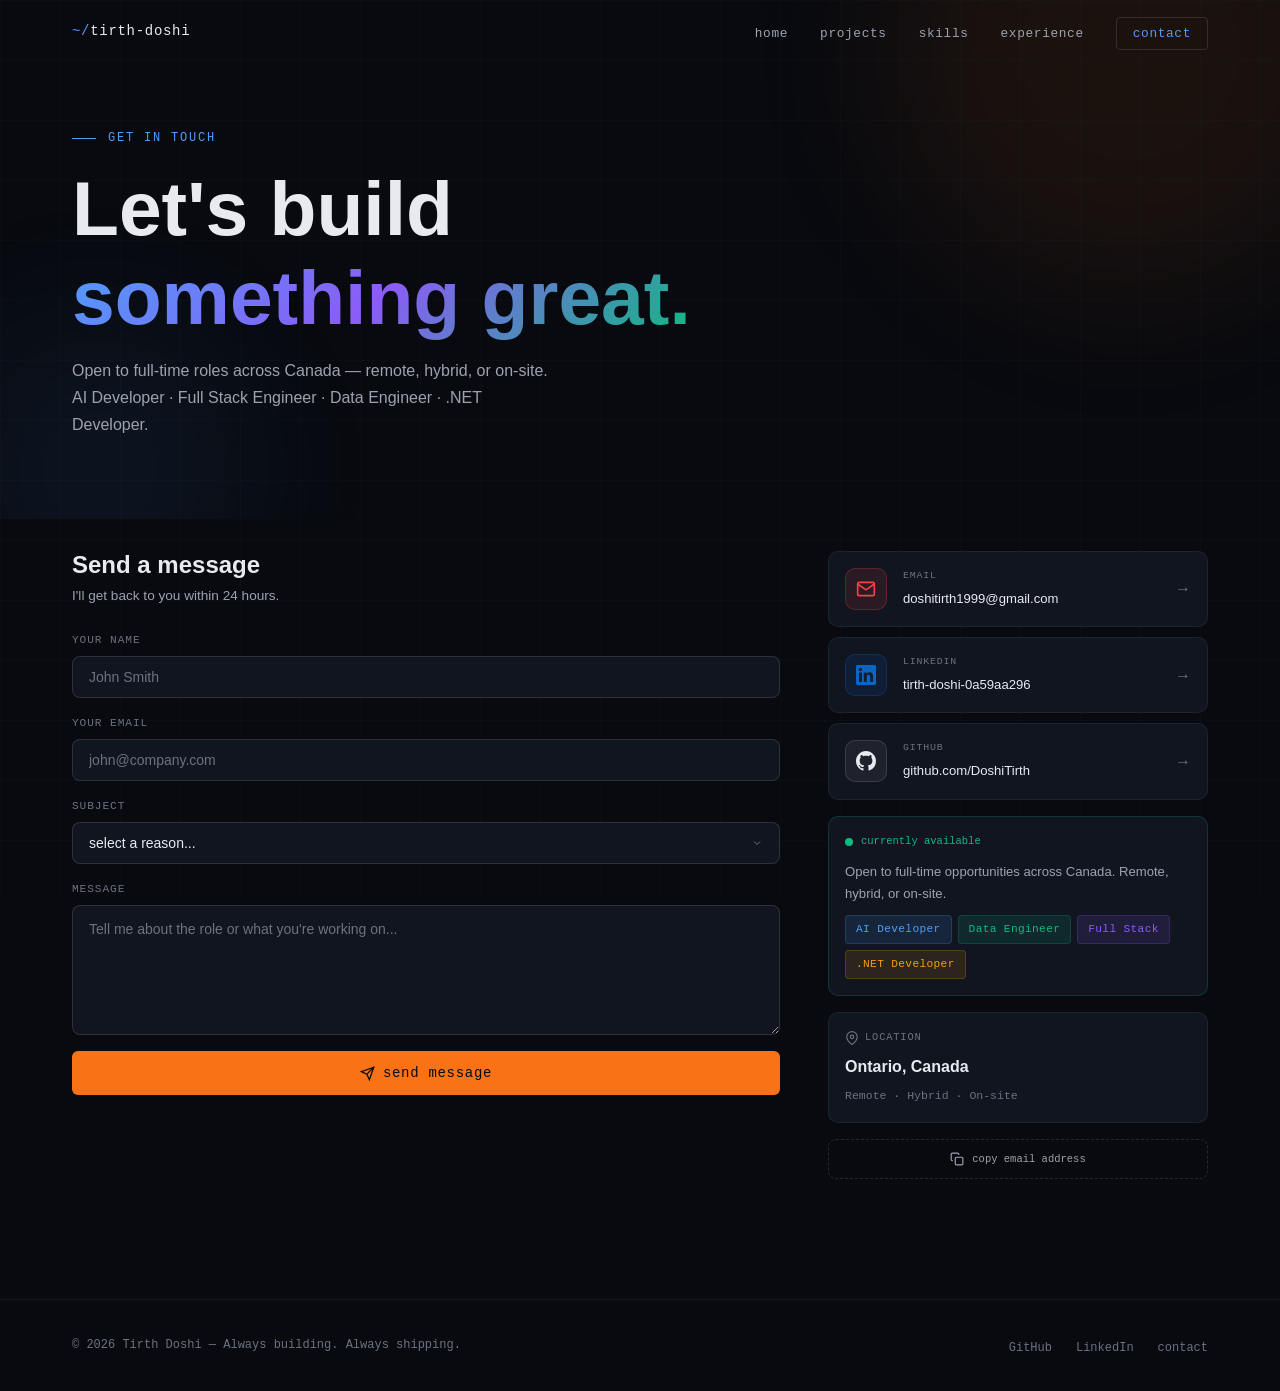
==== contact/index.html @ 91c131cc "feat: contact page - form with Formspree, social links, status card" ====
<!DOCTYPE html>
<html lang="en">
<head>
  <meta charset="UTF-8">
  <meta name="viewport" content="width=device-width, initial-scale=1.0">
  <style>
    html, body { background: #080a0f; }
    html { opacity: 0; transition: none; }
    html.ready { opacity: 1; transition: opacity 0.4s ease 0.05s; }
  </style>
  <title>Contact — Tirth Doshi</title>
  <meta name="description" content="Get in touch with Tirth Doshi — AI Developer, Full Stack Engineer, Data Engineer based in Ontario, Canada.">
  <link rel="stylesheet" href="../style.css">
  <script>document.documentElement.classList.add('ready');</script>
</head>
<body>

  <!-- NAV -->
  <nav>
    <div class="nav-inner">
      <a href="/" class="nav-logo"><span>~/</span>tirth-doshi</a>
      <ul class="nav-links">
        <li><a href="/">home</a></li>
        <li><a href="/projects/">projects</a></li>
        <li><a href="/skills/">skills</a></li>
        <li><a href="/experience/">experience</a></li>
        <li><a href="/contact/" class="nav-cta">contact</a></li>
      </ul>
      <button class="nav-hamburger" aria-label="Toggle menu">
        <span></span><span></span><span></span>
      </button>
    </div>
  </nav>

  <!-- PAGE HERO -->
  <section class="page-hero">
    <div class="page-hero-bg">
      <div class="page-orb page-orb-1" style="background:var(--coral);"></div>
      <div class="page-orb page-orb-2" style="background:var(--blue);"></div>
    </div>
    <div class="container">
      <div class="section-label reveal">get in touch</div>
      <h1 class="reveal" data-delay="100">
        Let's build<br>
        <span class="text-gradient">something great.</span>
      </h1>
      <p class="reveal" data-delay="200">
        Open to full-time roles across Canada — remote, hybrid, or on-site.
        AI Developer · Full Stack Engineer · Data Engineer · .NET Developer.
      </p>
    </div>
  </section>

  <!-- CONTACT SECTION -->
  <section class="section" style="padding-top:0;">
    <div class="container">

      <div class="contact-grid">

        <!-- Left — form -->
        <div class="contact-left reveal">
          <div class="contact-form-header">
            <h2>Send a message</h2>
            <p>I'll get back to you within 24 hours.</p>
          </div>

          <div class="contact-form" id="contactForm">
            <div class="form-group">
              <label class="form-label mono" for="name">your name</label>
              <input type="text" id="name" class="form-input" placeholder="John Smith" />
            </div>

            <div class="form-group">
              <label class="form-label mono" for="email">your email</label>
              <input type="email" id="email" class="form-input" placeholder="john@company.com" />
            </div>

            <div class="form-group">
              <label class="form-label mono" for="subject">subject</label>
              <select id="subject" class="form-input">
                <option value="">select a reason...</option>
                <option value="Full-time opportunity">Full-time opportunity</option>
                <option value="Contract / freelance">Contract / freelance</option>
                <option value="Collaboration">Collaboration</option>
                <option value="Just saying hi">Just saying hi</option>
              </select>
            </div>

            <div class="form-group">
              <label class="form-label mono" for="message">message</label>
              <textarea id="message" class="form-input form-textarea"
                placeholder="Tell me about the role or what you're working on..."></textarea>
            </div>

            <button class="btn btn-primary contact-submit" id="submitBtn" onclick="submitForm()">
              <svg width="15" height="15" viewBox="0 0 24 24" fill="none" stroke="currentColor" stroke-width="2"><line x1="22" y1="2" x2="11" y2="13"/><polygon points="22 2 15 22 11 13 2 9 22 2"/></svg>
              send message
            </button>

            <div class="form-success" id="formSuccess" style="display:none;">
              <svg width="20" height="20" viewBox="0 0 24 24" fill="none" stroke="#10b981" stroke-width="2"><polyline points="20 6 9 17 4 12"/></svg>
              <div>
                <div style="font-weight:600;color:var(--text);">Message sent!</div>
                <div style="font-size:0.82rem;color:var(--text2);">I'll get back to you within 24 hours.</div>
              </div>
            </div>

            <div class="form-error" id="formError" style="display:none;">
              <svg width="20" height="20" viewBox="0 0 24 24" fill="none" stroke="#ef4444" stroke-width="2"><circle cx="12" cy="12" r="10"/><line x1="12" y1="8" x2="12" y2="12"/><line x1="12" y1="16" x2="12.01" y2="16"/></svg>
              <div>
                <div style="font-weight:600;color:var(--text);">Something went wrong</div>
                <div style="font-size:0.82rem;color:var(--text2);" id="errorMsg">Please try again or email me directly.</div>
              </div>
            </div>
          </div>
        </div>

        <!-- Right — links + info -->
        <div class="contact-right reveal" data-delay="100">

          <!-- Direct links -->
          <div class="contact-links">
            <a href="mailto:doshitirth1999@gmail.com" class="contact-link hover-lift">
              <div class="contact-link-icon" style="background:rgba(239,68,68,0.12);border-color:rgba(239,68,68,0.25);">
                <svg width="20" height="20" viewBox="0 0 24 24" fill="none" stroke="#ef4444" stroke-width="2"><path d="M4 4h16c1.1 0 2 .9 2 2v12c0 1.1-.9 2-2 2H4c-1.1 0-2-.9-2-2V6c0-1.1.9-2 2-2z"/><polyline points="22,6 12,13 2,6"/></svg>
              </div>
              <div class="contact-link-info">
                <span class="contact-link-label mono">email</span>
                <span class="contact-link-value">doshitirth1999@gmail.com</span>
              </div>
              <span class="contact-link-arrow">→</span>
            </a>

            <a href="https://linkedin.com/in/tirth-doshi-0a59aa296" target="_blank" class="contact-link hover-lift">
              <div class="contact-link-icon" style="background:rgba(10,102,194,0.12);border-color:rgba(10,102,194,0.25);">
                <svg width="20" height="20" viewBox="0 0 24 24" fill="#0a66c2"><path d="M20.447 20.452h-3.554v-5.569c0-1.328-.027-3.037-1.852-3.037-1.853 0-2.136 1.445-2.136 2.939v5.667H9.351V9h3.414v1.561h.046c.477-.9 1.637-1.85 3.37-1.85 3.601 0 4.267 2.37 4.267 5.455v6.286zM5.337 7.433a2.062 2.062 0 0 1-2.063-2.065 2.064 2.064 0 1 1 2.063 2.065zm1.782 13.019H3.555V9h3.564v11.452zM22.225 0H1.771C.792 0 0 .774 0 1.729v20.542C0 23.227.792 24 1.771 24h20.451C23.2 24 24 23.227 24 22.271V1.729C24 .774 23.2 0 22.222 0h.003z"/></svg>
              </div>
              <div class="contact-link-info">
                <span class="contact-link-label mono">linkedin</span>
                <span class="contact-link-value">tirth-doshi-0a59aa296</span>
              </div>
              <span class="contact-link-arrow">→</span>
            </a>

            <a href="https://github.com/DoshiTirth" target="_blank" class="contact-link hover-lift">
              <div class="contact-link-icon" style="background:rgba(255,255,255,0.06);border-color:rgba(255,255,255,0.12);">
                <svg width="20" height="20" viewBox="0 0 24 24" fill="var(--text)"><path d="M12 0C5.37 0 0 5.37 0 12c0 5.31 3.435 9.795 8.205 11.385.6.105.825-.255.825-.57 0-.285-.015-1.23-.015-2.235-3.015.555-3.795-.735-4.035-1.41-.135-.345-.72-1.41-1.23-1.695-.42-.225-1.02-.78-.015-.795.945-.015 1.62.87 1.845 1.23 1.08 1.815 2.805 1.305 3.495.99.105-.78.42-1.305.765-1.605-2.67-.3-5.46-1.335-5.46-5.925 0-1.305.465-2.385 1.23-3.225-.12-.3-.54-1.53.12-3.18 0 0 1.005-.315 3.3 1.23.96-.27 1.98-.405 3-.405s2.04.135 3 .405c2.295-1.56 3.3-1.23 3.3-1.23.66 1.65.24 2.88.12 3.18.765.84 1.23 1.905 1.23 3.225 0 4.605-2.805 5.625-5.475 5.925.435.375.81 1.095.81 2.22 0 1.605-.015 2.895-.015 3.3 0 .315.225.69.825.57A12.02 12.02 0 0 0 24 12c0-6.63-5.37-12-12-12z"/></svg>
              </div>
              <div class="contact-link-info">
                <span class="contact-link-label mono">github</span>
                <span class="contact-link-value">github.com/DoshiTirth</span>
              </div>
              <span class="contact-link-arrow">→</span>
            </a>
          </div>

          <!-- Status card -->
          <div class="contact-status-card">
            <div class="contact-status-top">
              <div class="contact-status-dot"></div>
              <span class="mono">currently available</span>
            </div>
            <p>Open to full-time opportunities across Canada. Remote, hybrid, or on-site.</p>
            <div class="contact-roles">
              <span class="tag tag-blue">AI Developer</span>
              <span class="tag tag-green">Data Engineer</span>
              <span class="tag tag-purple">Full Stack</span>
              <span class="tag tag-amber">.NET Developer</span>
            </div>
          </div>

          <!-- Location card -->
          <div class="contact-location-card">
            <div class="contact-location-top mono">
              <svg width="14" height="14" viewBox="0 0 24 24" fill="none" stroke="var(--text3)" stroke-width="2"><path d="M21 10c0 7-9 13-9 13s-9-6-9-13a9 9 0 0 1 18 0z"/><circle cx="12" cy="10" r="3"/></svg>
              location
            </div>
            <div class="contact-location-value">Ontario, Canada</div>
            <div class="contact-location-sub mono">Remote · Hybrid · On-site</div>
          </div>

          <!-- Copy email -->
          <button class="copy-email-btn" id="copyEmailBtn" onclick="copyEmail()">
            <svg width="14" height="14" viewBox="0 0 24 24" fill="none" stroke="currentColor" stroke-width="2"><rect x="9" y="9" width="13" height="13" rx="2"/><path d="M5 15H4a2 2 0 0 1-2-2V4a2 2 0 0 1 2-2h9a2 2 0 0 1 2 2v1"/></svg>
            <span id="copyEmailText" class="mono">copy email address</span>
          </button>

        </div>
      </div>

    </div>
  </section>

  <!-- FOOTER -->
  <footer>
    <div class="footer-inner">
      <span class="footer-copy">© 2026 Tirth Doshi — Always building. Always shipping.</span>
      <ul class="footer-links">
        <li><a href="https://github.com/DoshiTirth" target="_blank">GitHub</a></li>
        <li><a href="https://linkedin.com/in/tirth-doshi-0a59aa296" target="_blank">LinkedIn</a></li>
        <li><a href="/contact/">contact</a></li>
      </ul>
    </div>
  </footer>

  <script src="../main.js"></script>
  <script>
    // FORM SUBMISSION via Formspree
    async function submitForm() {
      const name    = document.getElementById('name').value.trim();
      const email   = document.getElementById('email').value.trim();
      const subject = document.getElementById('subject').value;
      const message = document.getElementById('message').value.trim();

      // Basic validation
      if (!name || !email || !subject || !message) {
        showError('Please fill in all fields.');
        return;
      }

      if (!email.includes('@') || !email.includes('.')) {
        showError('Please enter a valid email address.');
        return;
      }

      const btn = document.getElementById('submitBtn');
      btn.disabled = true;
      btn.innerHTML = `
        <svg width="15" height="15" viewBox="0 0 24 24" fill="none" stroke="currentColor" stroke-width="2" style="animation:spin 1s linear infinite"><path d="M21 12a9 9 0 1 1-6.219-8.56"/></svg>
        sending...
      `;

      try {
        const response = await fetch('https://formspree.io/f/maqveere', {
          method: 'POST',
          headers: { 'Content-Type': 'application/json' },
          body: JSON.stringify({ name, email, subject, message })
        });

        if (response.ok) {
          showSuccess();
        } else {
          showError('Something went wrong. Please email me directly.');
        }
      } catch (err) {
        showError('Network error. Please email me directly at doshitirth1999@gmail.com');
      }

      btn.disabled = false;
      btn.innerHTML = `
        <svg width="15" height="15" viewBox="0 0 24 24" fill="none" stroke="currentColor" stroke-width="2"><line x1="22" y1="2" x2="11" y2="13"/><polygon points="22 2 15 22 11 13 2 9 22 2"/></svg>
        send message
      `;
    }

    function showSuccess() {
      document.getElementById('formSuccess').style.display = 'flex';
      document.getElementById('formError').style.display = 'none';
      document.getElementById('name').value = '';
      document.getElementById('email').value = '';
      document.getElementById('subject').value = '';
      document.getElementById('message').value = '';
      setTimeout(() => {
        document.getElementById('formSuccess').style.display = 'none';
      }, 5000);
    }

    function showError(msg) {
      document.getElementById('errorMsg').textContent = msg;
      document.getElementById('formError').style.display = 'flex';
      document.getElementById('formSuccess').style.display = 'none';
      setTimeout(() => {
        document.getElementById('formError').style.display = 'none';
      }, 5000);
    }

    // COPY EMAIL
    function copyEmail() {
      navigator.clipboard.writeText('doshitirth1999@gmail.com').then(() => {
        const btn = document.getElementById('copyEmailBtn');
        const text = document.getElementById('copyEmailText');
        text.textContent = 'copied!';
        btn.style.borderColor = 'var(--green)';
        btn.style.color = 'var(--green)';
        setTimeout(() => {
          text.textContent = 'copy email address';
          btn.style.borderColor = '';
          btn.style.color = '';
        }, 2000);
      });
    }

    // SPIN ANIMATION
    const style = document.createElement('style');
    style.textContent = `@keyframes spin { to { transform: rotate(360deg); } }`;
    document.head.appendChild(style);
  </script>

</body>
</html>
---- style.css ----
/* PREVENT WHITE FLASH ON LOAD */
html {
  background: #080a0f;
}

@import url('https://fonts.googleapis.com/css2?family=Syne:wght@400;500;600;700;800&family=JetBrains+Mono:ital,wght@0,300;0,400;0,500;1,300&family=DM+Sans:ital,opsz,wght@0,9..40,300;0,9..40,400;0,9..40,500;1,9..40,300&display=swap');

/* TOKENS */
:root {
  /* Backgrounds */
  --bg:         #080a0f;
  --bg2:        #0c0f1a;
  --surface:    #111520;
  --surface2:   #161b28;
  --surface3:   #1c2235;

  /* Borders */
  --border:     rgba(255, 255, 255, 0.06);
  --border2:    rgba(255, 255, 255, 0.12);
  --border3:    rgba(255, 255, 255, 0.20);

  /* Text */
  --text:       #e8eaf0;
  --text2:      #9ca3af;
  --text3:      #6b7280;

  /* Accents */
  --blue:       #4f9cf9;
  --blue-dim:   rgba(79, 156, 249, 0.12);
  --blue-glow:  rgba(79, 156, 249, 0.25);
  --green:      #10b981;
  --green-dim:  rgba(16, 185, 129, 0.12);
  --amber:      #f59e0b;
  --amber-dim:  rgba(245, 158, 11, 0.12);
  --purple:     #8b5cf6;
  --purple-dim: rgba(139, 92, 246, 0.12);
  --coral:      #f97316;
  --coral-dim:  rgba(249, 115, 22, 0.12);
  --red:        #ef4444;

  /* Typography */
  --font-display: 'Syne', sans-serif;
  --font-body:    'DM Sans', sans-serif;
  --font-mono:    'JetBrains Mono', monospace;

  /* Spacing */
  --nav-h: 64px;
  --max-w: 1200px;
  --section-gap: 120px;
}

/* RESET */
*, *::before, *::after {
  box-sizing: border-box;
  margin: 0;
  padding: 0;
}

html {
  scroll-behavior: smooth;
  -webkit-font-smoothing: antialiased;
}

body {
  background: var(--bg);
  color: var(--text);
  font-family: var(--font-body);
  font-size: 16px;
  line-height: 1.7;
  overflow-x: hidden;
  min-height: 100vh;
}

/* BACKGROUND GRID */
body::before {
  content: '';
  position: fixed;
  inset: 0;
  background-image:
    linear-gradient(rgba(79, 156, 249, 0.03) 1px, transparent 1px),
    linear-gradient(90deg, rgba(79, 156, 249, 0.03) 1px, transparent 1px);
  background-size: 60px 60px;
  pointer-events: none;
  z-index: 0;
}

/* SCROLLBAR */
::-webkit-scrollbar { width: 4px; }
::-webkit-scrollbar-track { background: var(--bg); }
::-webkit-scrollbar-thumb {
  background: var(--border3);
  border-radius: 2px;
}
::-webkit-scrollbar-thumb:hover { background: var(--blue); }

/* SELECTION */
::selection {
  background: var(--blue-glow);
  color: var(--blue);
}

/* TYPOGRAPHY */
h1, h2, h3, h4, h5, h6 {
  font-family: var(--font-display);
  font-weight: 700;
  line-height: 1.15;
  color: var(--text);
}

h1 { font-size: clamp(2.5rem, 6vw, 5rem); }
h2 { font-size: clamp(1.8rem, 3vw, 2.5rem); }
h3 { font-size: clamp(1.2rem, 2vw, 1.5rem); }

p { color: var(--text2); max-width: 65ch; }

a {
  color: inherit;
  text-decoration: none;
}

code, .mono {
  font-family: var(--font-mono);
  font-size: 0.875em;
}

/* LAYOUT */
.container {
  max-width: var(--max-w);
  margin: 0 auto;
  padding: 0 2rem;
  position: relative;
  z-index: 1;
}

.section {
  padding: var(--section-gap) 0;
}

/* NAV */
nav {
  position: fixed;
  top: 0;
  left: 0;
  right: 0;
  height: var(--nav-h);
  z-index: 100;
  display: flex;
  align-items: center;
  border-bottom: 1px solid transparent;
  transition: all 0.3s ease;
}

nav.scrolled {
  background: rgba(8, 10, 15, 0.85);
  backdrop-filter: blur(20px);
  -webkit-backdrop-filter: blur(20px);
  border-bottom-color: var(--border);
}

.nav-inner {
  max-width: var(--max-w);
  margin: 0 auto;
  padding: 0 2rem;
  width: 100%;
  display: flex;
  align-items: center;
  justify-content: space-between;
}

.nav-logo {
  font-family: var(--font-mono);
  font-size: 0.875rem;
  font-weight: 500;
  color: var(--text);
  letter-spacing: 0.05em;
}

.nav-logo span {
  color: var(--blue);
}

.nav-links {
  display: flex;
  align-items: center;
  gap: 2rem;
  list-style: none;
}

.nav-links a {
  font-family: var(--font-mono);
  font-size: 0.8rem;
  color: var(--text2);
  letter-spacing: 0.05em;
  transition: color 0.2s;
  position: relative;
}

.nav-links a::after {
  content: '';
  position: absolute;
  bottom: -4px;
  left: 0;
  width: 0;
  height: 1px;
  background: var(--blue);
  transition: width 0.2s ease;
}

.nav-links a:hover,
.nav-links a.active {
  color: var(--text);
}

.nav-links a:hover::after,
.nav-links a.active::after {
  width: 100%;
}

.nav-cta {
  font-family: var(--font-mono);
  font-size: 0.8rem;
  padding: 0.5rem 1rem;
  border: 1px solid var(--border2);
  border-radius: 4px;
  color: var(--blue) !important;
  transition: all 0.2s ease !important;
}

.nav-cta:hover {
  background: var(--blue-dim) !important;
  border-color: var(--blue) !important;
}

.nav-cta::after { display: none !important; }

/* HAMBURGER (mobile) */
.nav-hamburger {
  display: none;
  flex-direction: column;
  gap: 5px;
  cursor: pointer;
  padding: 4px;
  background: none;
  border: none;
}

.nav-hamburger span {
  display: block;
  width: 22px;
  height: 1.5px;
  background: var(--text2);
  transition: all 0.3s ease;
}

/* SECTION LABEL */
.section-label {
  font-family: var(--font-mono);
  font-size: 0.75rem;
  color: var(--blue);
  letter-spacing: 0.15em;
  text-transform: uppercase;
  margin-bottom: 1rem;
  display: flex;
  align-items: center;
  gap: 0.75rem;
}

.section-label::before {
  content: '';
  display: block;
  width: 24px;
  height: 1px;
  background: var(--blue);
}

/* BUTTONS */
.btn {
  display: inline-flex;
  align-items: center;
  gap: 0.5rem;
  padding: 0.75rem 1.5rem;
  border-radius: 6px;
  font-family: var(--font-mono);
  font-size: 0.8rem;
  font-weight: 500;
  letter-spacing: 0.05em;
  cursor: pointer;
  transition: all 0.2s ease;
  text-decoration: none;
  border: none;
}

.btn-primary {
  background: var(--blue);
  color: #080a0f;
}

.btn-primary:hover {
  background: #6aabfa;
  transform: translateY(-1px);
}

.btn-outline {
  background: transparent;
  color: var(--text);
  border: 1px solid var(--border2);
}

.btn-outline:hover {
  border-color: var(--border3);
  background: var(--surface);
  transform: translateY(-1px);
}

/* TAGS / BADGES */
.tag {
  display: inline-flex;
  align-items: center;
  padding: 0.25rem 0.625rem;
  border-radius: 4px;
  font-family: var(--font-mono);
  font-size: 0.7rem;
  font-weight: 400;
  letter-spacing: 0.03em;
  background: var(--surface2);
  color: var(--text2);
  border: 1px solid var(--border);
}

.tag-blue   { background: var(--blue-dim);   color: var(--blue);   border-color: rgba(79,156,249,0.2); }
.tag-green  { background: var(--green-dim);  color: var(--green);  border-color: rgba(16,185,129,0.2); }
.tag-amber  { background: var(--amber-dim);  color: var(--amber);  border-color: rgba(245,158,11,0.2); }
.tag-purple { background: var(--purple-dim); color: var(--purple); border-color: rgba(139,92,246,0.2); }
.tag-coral  { background: var(--coral-dim);  color: var(--coral);  border-color: rgba(249,115,22,0.2); }

/* CARDS */
.card {
  background: var(--surface);
  border: 1px solid var(--border);
  border-radius: 12px;
  padding: 1.5rem;
  transition: all 0.3s ease;
}

.card:hover {
  border-color: var(--border2);
  background: var(--surface2);
  transform: translateY(-2px);
}

/* DIVIDER */
.divider {
  width: 100%;
  height: 1px;
  background: var(--border);
  margin: 3rem 0;
}

/* FOOTER */
footer {
  border-top: 1px solid var(--border);
  padding: 2rem 0;
  position: relative;
  z-index: 1;
}

.footer-inner {
  max-width: var(--max-w);
  margin: 0 auto;
  padding: 0 2rem;
  display: flex;
  align-items: center;
  justify-content: space-between;
  flex-wrap: wrap;
  gap: 1rem;
}

.footer-copy {
  font-family: var(--font-mono);
  font-size: 0.75rem;
  color: var(--text3);
}

.footer-links {
  display: flex;
  gap: 1.5rem;
  list-style: none;
}

.footer-links a {
  font-family: var(--font-mono);
  font-size: 0.75rem;
  color: var(--text3);
  transition: color 0.2s;
}

.footer-links a:hover { color: var(--text); }

/* ANIMATIONS */
@keyframes fadeUp {
  from { opacity: 0; transform: translateY(24px); }
  to   { opacity: 1; transform: translateY(0); }
}

@keyframes fadeIn {
  from { opacity: 0; }
  to   { opacity: 1; }
}

@keyframes blink {
  0%, 100% { opacity: 1; }
  50%       { opacity: 0; }
}

@keyframes pulse-dot {
  0%, 100% { transform: scale(1); opacity: 1; }
  50%       { transform: scale(1.4); opacity: 0.7; }
}

.animate-fade-up {
  opacity: 0;
  animation: fadeUp 0.6s ease forwards;
}

/* UTILITY */
.text-blue   { color: var(--blue); }
.text-green  { color: var(--green); }
.text-amber  { color: var(--amber); }
.text-purple { color: var(--purple); }
.text-muted  { color: var(--text2); }
.text-mono   { font-family: var(--font-mono); }
.text-display { font-family: var(--font-display); }

.flex { display: flex; }
.flex-center { display: flex; align-items: center; justify-content: center; }
.gap-sm { gap: 0.5rem; }
.gap-md { gap: 1rem; }
.gap-lg { gap: 2rem; }

/* RESPONSIVE */
@media (max-width: 768px) {
  :root { --section-gap: 80px; }

  .nav-links { display: none; }
  .nav-hamburger { display: flex; }

  .nav-links.open {
    display: flex;
    flex-direction: column;
    position: fixed;
    top: var(--nav-h);
    left: 0; right: 0;
    background: rgba(8,10,15,0.97);
    backdrop-filter: blur(20px);
    padding: 2rem;
    gap: 1.5rem;
    border-bottom: 1px solid var(--border);
  }
}

/* PAGE TRANSITIONS
html {
  opacity: 0;
  transition: opacity 0.3s ease;
  background: #080a0f;
}

html.page-ready {
  opacity: 1;
}

html.page-leaving {
  opacity: 0;
  pointer-events: none;
} */

/* HOVER LIFT */
.hover-lift {
  transition: transform 0.3s cubic-bezier(0.34, 1.56, 0.64, 1),
              box-shadow 0.3s ease,
              border-color 0.3s ease;
}

.hover-lift:hover {
  transform: translateY(-4px);
  box-shadow: 0 20px 40px rgba(0, 0, 0, 0.4);
}

/* GLOW ON HOVER */
.hover-glow {
  transition: box-shadow 0.3s ease, border-color 0.3s ease;
}

.hover-glow:hover {
  box-shadow: 0 0 0 1px var(--blue), 0 0 24px var(--blue-glow);
  border-color: var(--blue) !important;
}

/* SHIMMER LOADING */
@keyframes shimmer {
  0%   { background-position: -200% center; }
  100% { background-position: 200% center; }
}

.shimmer {
  background: linear-gradient(
    90deg,
    var(--surface) 25%,
    var(--surface2) 50%,
    var(--surface) 75%
  );
  background-size: 200% auto;
  animation: shimmer 1.5s linear infinite;
}

/* FLOAT ANIMATION */
@keyframes float {
  0%, 100% { transform: translateY(0px); }
  50%       { transform: translateY(-8px); }
}

.float {
  animation: float 4s ease-in-out infinite;
}

/* GRADIENT BORDER */
.gradient-border {
  position: relative;
  border-radius: 12px;
}

.gradient-border::before {
  content: '';
  position: absolute;
  inset: -1px;
  border-radius: 13px;
  background: linear-gradient(135deg, var(--blue), var(--purple), var(--green));
  z-index: -1;
  opacity: 0;
  transition: opacity 0.3s ease;
}

.gradient-border:hover::before {
  opacity: 1;
}

/* SCAN LINE EFFECT */
@keyframes scanline {
  0%   { transform: translateY(-100%); }
  100% { transform: translateY(100vh); }
}

/* TEXT GRADIENT */
.text-gradient {
  background: linear-gradient(135deg, var(--blue) 0%, var(--purple) 50%, var(--green) 100%);
  -webkit-background-clip: text;
  -webkit-text-fill-color: transparent;
  background-clip: text;
}

/* UNDERLINE DRAW */
.underline-draw {
  position: relative;
  display: inline-block;
}

.underline-draw::after {
  content: '';
  position: absolute;
  bottom: -2px;
  left: 0;
  width: 0;
  height: 1px;
  background: var(--blue);
  transition: width 0.4s cubic-bezier(0.4, 0, 0.2, 1);
}

.underline-draw:hover::after {
  width: 100%;
}


/* INDEX PAGE STYLES */

/* HERO */
.hero {
  min-height: 100vh;
  display: flex;
  align-items: center;
  position: relative;
  padding-top: var(--nav-h);
  overflow: hidden;
}

.hero-bg {
  position: absolute;
  inset: 0;
  pointer-events: none;
  z-index: 0;
}

.hero-orb {
  position: absolute;
  border-radius: 50%;
  filter: blur(80px);
  opacity: 0.12;
}

.hero-orb-1 {
  width: 600px; height: 600px;
  background: var(--blue);
  top: -200px; right: -100px;
  animation: float 8s ease-in-out infinite;
}

.hero-orb-2 {
  width: 400px; height: 400px;
  background: var(--purple);
  bottom: -100px; left: -100px;
  animation: float 10s ease-in-out infinite reverse;
}

.hero-orb-3 {
  width: 300px; height: 300px;
  background: var(--green);
  top: 50%; left: 40%;
  animation: float 7s ease-in-out infinite;
  opacity: 0.06;
}

.hero-inner {
  display: grid;
  grid-template-columns: 1fr 1fr;
  gap: 4rem;
  align-items: center;
  padding: 4rem 0;
  position: relative;
  z-index: 1;
}

/* HERO LEFT */
.hero-badge {
  display: inline-flex;
  align-items: center;
  gap: 0.5rem;
  padding: 0.375rem 0.875rem;
  background: var(--green-dim);
  border: 1px solid rgba(16, 185, 129, 0.2);
  border-radius: 100px;
  font-size: 0.75rem;
  color: var(--green);
  margin-bottom: 1.5rem;
}

.badge-dot {
  width: 6px; height: 6px;
  border-radius: 50%;
  background: var(--green);
  animation: pulse-dot 2s ease-in-out infinite;
}

.hero-name {
  font-size: clamp(3.5rem, 7vw, 6rem);
  font-weight: 800;
  line-height: 1.0;
  margin-bottom: 1.25rem;
  letter-spacing: -0.02em;
}

.hero-roles {
  font-family: var(--font-mono);
  font-size: 1rem;
  color: var(--text2);
  margin-bottom: 1.5rem;
  min-height: 1.5rem;
}

.hero-cursor {
  color: var(--blue);
  font-weight: 300;
  margin-left: 1px;
}

.hero-bio {
  font-size: 1.05rem;
  color: var(--text2);
  line-height: 1.8;
  margin-bottom: 2rem;
  max-width: 48ch;
}

.hero-ctas {
  display: flex;
  gap: 1rem;
  flex-wrap: wrap;
  margin-bottom: 2rem;
}

.hero-socials {
  display: flex;
  gap: 0.75rem;
}

.social-link {
  width: 40px; height: 40px;
  display: flex;
  align-items: center;
  justify-content: center;
  border: 1px solid var(--border2);
  border-radius: 8px;
  color: var(--text2);
  transition: all 0.2s ease;
}

.social-link:hover {
  border-color: var(--blue);
  color: var(--blue);
  background: var(--blue-dim);
}

/* HERO RIGHT */
.hero-right {
  display: flex;
  flex-direction: column;
  align-items: center;
  gap: 1.5rem;
}

.hero-photo-wrap {
  position: relative;
  width: 320px;
  height: 380px;
  margin: 0 70px;
}

.hero-photo-inner {
  width: 100%;
  height: 100%;
  border-radius: 12px;
  overflow: hidden;
  background: var(--surface);
}

.hero-photo {
  width: 100%;
  height: 100%;
  object-fit: cover;
  object-position: top center;
  filter: grayscale(15%);
  transition: filter 0.3s ease;
}

.hero-photo-wrap:hover .hero-photo {
  filter: grayscale(0%);
}

/* Floating tech tags */
.float-tag {
  position: absolute;
  padding: 0.375rem 0.75rem;
  background: rgba(8, 10, 15, 0.85);
  backdrop-filter: blur(12px);
  border: 1px solid var(--border2);
  border-radius: 100px;
  font-size: 0.75rem;
  color: var(--text);
  white-space: nowrap;
}

.float-tag-1 { top: 30px;   left: -68px; }
.float-tag-2 { top: 30px;   right: -58px; }
.float-tag-3 { top: 120px;  left: -78px; }
.float-tag-4 { top: 120px;  right: -58px; }
.float-tag-5 { top: 210px;  left: -83px; }
.float-tag-6 { top: 210px;  right: -63px; }
.float-tag-7 { top: 300px;  left: -68px; }
.float-tag-8 { top: 300px;  right: -73px; }

/* Stats row */
.hero-stats {
  display: grid;
  grid-template-columns: repeat(3, 1fr);
  gap: 0.75rem;
  width: 100%;
  max-width: 320px;
}

.stat-card {
  background: var(--surface);
  border: 1px solid var(--border);
  border-radius: 10px;
  padding: 0.875rem 0.75rem;
  text-align: center;
  transition: border-color 0.2s ease;
}

.stat-card:hover {
  border-color: var(--border2);
}

.stat-number {
  display: block;
  font-size: 1.25rem;
  font-weight: 500;
  color: var(--text);
  letter-spacing: -0.02em;
}

.stat-label {
  display: block;
  font-size: 0.65rem;
  color: var(--text3);
  margin-top: 0.2rem;
  line-height: 1.3;
}

/* SCROLL INDICATOR */
.scroll-indicator {
  position: absolute;
  bottom: 2rem;
  left: 50%;
  transform: translateX(-50%);
  display: flex;
  flex-direction: column;
  align-items: center;
  gap: 0.5rem;
  color: var(--text3);
  font-size: 0.7rem;
  letter-spacing: 0.1em;
  z-index: 1;
}

.scroll-line {
  width: 1px;
  height: 40px;
  background: linear-gradient(to bottom, var(--border3), transparent);
  animation: scrollPulse 2s ease-in-out infinite;
}

@keyframes scrollPulse {
  0%, 100% { opacity: 0.3; transform: scaleY(1); }
  50%       { opacity: 1;   transform: scaleY(1.2); }
}

/* ABOUT */
.about-grid {
  display: grid;
  grid-template-columns: 1fr 1fr;
  gap: 4rem;
  align-items: start;
  margin-top: 2rem;
}

.about-left h2 {
  margin-bottom: 1.5rem;
}

.about-left p {
  margin-bottom: 1rem;
}

.about-tags {
  display: flex;
  flex-wrap: wrap;
  gap: 0.5rem;
  margin-top: 1.5rem;
}

/* ─── TERMINAL CARD ─── */
.terminal-card {
  background: var(--surface);
  border: 1px solid var(--border2);
  border-radius: 12px;
  overflow: hidden;
  font-family: var(--font-mono);
  font-size: 0.8rem;
}

.terminal-header {
  background: var(--surface2);
  border-bottom: 1px solid var(--border);
  padding: 0.75rem 1rem;
  display: flex;
  align-items: center;
  gap: 0.75rem;
}

.terminal-dots {
  display: flex;
  gap: 6px;
}

.dot {
  width: 12px; height: 12px;
  border-radius: 50%;
}

.dot-red   { background: #ff5f57; }
.dot-amber { background: #febc2e; }
.dot-green { background: #28c840; }

.terminal-title {
  color: var(--text3);
  font-size: 0.75rem;
}

.terminal-body {
  padding: 1.25rem;
  display: flex;
  flex-direction: column;
  gap: 0.25rem;
}

.terminal-line {
  display: flex;
  align-items: center;
  gap: 0.5rem;
}

.t-prompt { color: var(--green); }
.t-cmd    { color: var(--text); }
.t-key    { color: var(--blue); }
.t-colon  { color: var(--text2); }
.t-val    { color: var(--text2); }
.t-green  { color: var(--green); }
.t-hash   { color: var(--amber); }

.terminal-output {
  padding-left: 1rem;
  display: flex;
  flex-direction: column;
  gap: 0.2rem;
  color: var(--text2);
}

.t-indent { padding-left: 1rem; }

.t-cursor-blink {
  color: var(--blue);
  font-weight: 300;
}

/* FEATURED STRIP */
.featured-strip h2 {
  margin: 0.5rem 0 0.75rem;
}

.featured-strip > .container > p {
  margin-bottom: 2.5rem;
}

.featured-cards {
  display: grid;
  grid-template-columns: repeat(4, 1fr);
  gap: 1rem;
}

.feat-card {
  position: relative;
  background: var(--surface);
  border: 1px solid var(--border);
  border-radius: 12px;
  overflow: hidden;
  text-decoration: none;
  color: inherit;
  display: block;
  cursor: pointer;
}

.feat-card-accent {
  height: 3px;
  width: 100%;
}

.feat-card-inner {
  padding: 1.25rem;
}

.feat-card-top {
  display: flex;
  align-items: center;
  justify-content: space-between;
  margin-bottom: 0.75rem;
}

.feat-card-arrow {
  color: var(--text3);
  font-size: 1.1rem;
  transition: transform 0.2s ease, color 0.2s ease;
}

.feat-card:hover .feat-card-arrow {
  transform: translate(3px, -3px);
  color: var(--text);
}

.feat-card h3 {
  font-size: 1.1rem;
  margin-bottom: 0.4rem;
}

.feat-card p {
  font-size: 0.8rem;
  color: var(--text3);
  margin-bottom: 0.75rem;
  line-height: 1.5;
  max-width: none;
}

.feat-tags {
  display: flex;
  flex-wrap: wrap;
  gap: 0.375rem;
}

.feat-card-more {
  background: var(--surface);
  border-style: dashed;
}

.feat-more-inner {
  display: flex;
  flex-direction: column;
  align-items: center;
  justify-content: center;
  min-height: 160px;
  gap: 0.5rem;
  text-align: center;
}

.feat-more-count {
  font-size: 2.5rem;
  font-weight: 800;
  line-height: 1;
}

/* RESPONSIVE INDEX */
@media (max-width: 1024px) {
  .featured-cards {
    grid-template-columns: repeat(2, 1fr);
  }
}

@media (max-width: 768px) {
  .hero-inner {
    grid-template-columns: 1fr;
    text-align: center;
    padding: 2rem 0;
  }

  .hero-right {
    order: -1;
  }

  .hero-photo-wrap {
    width: 240px;
    height: 280px;
  }

  .float-tag { display: none; }

  .hero-ctas,
  .hero-socials {
    justify-content: center;
  }

  .hero-bio { margin: 0 auto 2rem; }

  .about-grid {
    grid-template-columns: 1fr;
    gap: 2rem;
  }

  .featured-cards {
    grid-template-columns: 1fr;
  }

  .hero-stats {
    max-width: 100%;
  }
}

/* PROJECTS PAGE STYLES */

/* PAGE HERO */
.page-hero {
  padding: calc(var(--nav-h) + 4rem) 0 3rem;
  position: relative;
  overflow: hidden;
}

.page-hero-bg {
  position: absolute;
  inset: 0;
  pointer-events: none;
}

.page-orb {
  position: absolute;
  border-radius: 50%;
  filter: blur(80px);
  opacity: 0.08;
}

.page-orb-1 {
  width: 500px; height: 500px;
  background: var(--green);
  top: -200px; right: -100px;
}

.page-orb-2 {
  width: 300px; height: 300px;
  background: var(--blue);
  bottom: -100px; left: -50px;
}

.page-hero h1 {
  margin: 0.5rem 0 1rem;
}

.page-hero p {
  margin-bottom: 2rem;
  max-width: 55ch;
}

/* FILTER TABS */
.filter-tabs {
  display: flex;
  gap: 0.5rem;
  flex-wrap: wrap;
}

.filter-tab {
  display: inline-flex;
  align-items: center;
  gap: 0.5rem;
  padding: 0.5rem 1rem;
  background: transparent;
  border: 1px solid var(--border2);
  border-radius: 100px;
  font-family: var(--font-mono);
  font-size: 0.75rem;
  color: var(--text2);
  cursor: pointer;
  transition: all 0.2s ease;
}

.filter-tab:hover {
  border-color: var(--border3);
  color: var(--text);
}

.filter-tab.active {
  background: var(--blue-dim);
  border-color: var(--blue);
  color: var(--blue);
}

.filter-count {
  background: var(--surface2);
  border-radius: 100px;
  padding: 0.1rem 0.4rem;
  font-size: 0.65rem;
}

/* PROJECTS GRID */
.projects-section {
  padding-top: 0;
}

.projects-grid {
  display: grid;
  grid-template-columns: repeat(2, 1fr);
  gap: 1.5rem;
}

/* PROJECT CARD */
.proj-card {
  background: var(--surface);
  border: 1px solid var(--border);
  border-radius: 14px;
  overflow: hidden;
  transition: all 0.3s ease;
}

.proj-card-accent {
  height: 3px;
}

.proj-card-body {
  padding: 1.5rem;
  display: flex;
  flex-direction: column;
  gap: 1rem;
}

.proj-card-top {
  display: flex;
  align-items: center;
  justify-content: space-between;
}

.proj-tags-row {
  display: flex;
  gap: 0.375rem;
  flex-wrap: wrap;
}

.proj-number {
  font-size: 0.75rem;
  color: var(--text3);
  letter-spacing: 0.05em;
}

.proj-title {
  font-size: 1.5rem;
  font-weight: 700;
  margin: 0;
  line-height: 1.2;
}

.proj-subtitle {
  font-family: var(--font-mono);
  font-size: 0.8rem;
  color: var(--text3);
  margin: -0.5rem 0 0;
}

.proj-desc {
  font-size: 0.9rem;
  color: var(--text2);
  line-height: 1.7;
  max-width: none;
}

/* ─── PROJECT STATS ─── */
.proj-stats {
  display: grid;
  grid-template-columns: repeat(3, 1fr);
  gap: 0.75rem;
  padding: 1rem;
  background: var(--surface2);
  border-radius: 8px;
  border: 1px solid var(--border);
}

.proj-stat {
  text-align: center;
}

.proj-stat-num {
  display: block;
  font-size: 1rem;
  font-weight: 500;
  color: var(--text);
  letter-spacing: -0.01em;
}

.proj-stat-label {
  display: block;
  font-size: 0.65rem;
  color: var(--text3);
  margin-top: 0.2rem;
}

/* TECH TAGS */
.proj-tech {
  display: flex;
  flex-wrap: wrap;
  gap: 0.375rem;
}

/* ACTIONS */
.proj-actions {
  display: flex;
  gap: 0.75rem;
  margin-top: auto;
}

.proj-actions .btn {
  flex: 1;
  justify-content: center;
  padding: 0.625rem 1rem;
}

/* ─── PHASE 2 ─── */
.phase2 {
  border-top: 1px solid var(--border);
}

.phase2 h2 {
  margin: 0.5rem 0 0.75rem;
}

.phase2 > .container > p {
  margin-bottom: 2rem;
}

.phase2-grid {
  display: grid;
  grid-template-columns: repeat(3, 1fr);
  gap: 1rem;
}

.phase2-card {
  background: var(--surface);
  border: 1px solid var(--border);
  border-radius: 12px;
  padding: 1.5rem;
  display: flex;
  flex-direction: column;
  gap: 0.75rem;
  transition: border-color 0.2s ease;
}

.phase2-card:hover {
  border-color: var(--border2);
}

.phase2-card-mystery {
  border-style: dashed;
  opacity: 0.6;
}

.phase2-status {
  display: flex;
  align-items: center;
  gap: 0.5rem;
  font-family: var(--font-mono);
  font-size: 0.7rem;
  color: var(--text3);
}

.phase2-dot {
  width: 6px; height: 6px;
  border-radius: 50%;
  background: var(--amber);
  animation: pulse-dot 2s ease-in-out infinite;
}

.phase2-card h3 {
  font-size: 1.1rem;
  margin: 0;
}

.phase2-card p {
  font-size: 0.85rem;
  color: var(--text2);
  max-width: none;
  margin: 0;
}

.phase2-tags {
  display: flex;
  flex-wrap: wrap;
  gap: 0.375rem;
  margin-top: auto;
}

/* RESPONSIVE PROJECTS */
@media (max-width: 900px) {
  .projects-grid {
    grid-template-columns: 1fr;
  }

  .phase2-grid {
    grid-template-columns: 1fr;
  }
}

/* Last card full width if alone */
.proj-card:last-child:nth-child(odd) {
  grid-column: 1 / -1;
  max-width: 600px;
}


/* DEMO PAGES — SHARED STYLES */

/* DEMO HERO */
.demo-hero {
  padding: calc(var(--nav-h) + 3rem) 0 3rem;
  position: relative;
  overflow: hidden;
}

.demo-hero-bg {
  position: absolute;
  inset: 0;
  pointer-events: none;
}

.demo-orb {
  position: absolute;
  width: 600px; height: 600px;
  border-radius: 50%;
  filter: blur(100px);
  opacity: 0.07;
  top: -200px; right: -100px;
}

.demo-back { margin-bottom: 2rem; }

.back-link {
  display: inline-flex;
  align-items: center;
  gap: 0.5rem;
  font-family: var(--font-mono);
  font-size: 0.8rem;
  color: var(--text3);
  transition: color 0.2s ease;
}

.back-link:hover { color: var(--text); }

.demo-number {
  font-size: 0.75rem;
  color: var(--text3);
  letter-spacing: 0.1em;
  margin-bottom: 0.75rem;
}

.demo-hero h1 {
  font-size: clamp(2.5rem, 5vw, 4rem);
  margin-bottom: 0.5rem;
}

.demo-subtitle {
  font-family: var(--font-mono);
  font-size: 0.9rem;
  color: var(--text3);
  margin-bottom: 1.25rem !important;
}

.demo-hero-left p {
  max-width: 52ch;
  margin-bottom: 1.5rem;
}

.demo-hero-tags {
  display: flex;
  flex-wrap: wrap;
  gap: 0.5rem;
  margin-bottom: 1.5rem;
}

.demo-hero-actions {
  display: flex;
  gap: 1rem;
  flex-wrap: wrap;
}

.demo-hero-inner {
  display: grid;
  grid-template-columns: 1fr auto;
  gap: 4rem;
  align-items: start;
  position: relative;
  z-index: 1;
}

/* DEMO STATS */
.demo-hero-stats {
  display: grid;
  grid-template-columns: 1fr 1fr;
  gap: 0.75rem;
  min-width: 280px;
}

.demo-stat-card {
  background: var(--surface);
  border: 1px solid var(--border);
  border-radius: 10px;
  padding: 1rem;
  text-align: center;
  transition: border-color 0.2s;
}

.demo-stat-card:hover { border-color: var(--border2); }

.demo-stat-num {
  display: block;
  font-size: 1.4rem;
  font-weight: 500;
  color: var(--text);
  letter-spacing: -0.02em;
}

.demo-stat-label {
  display: block;
  font-size: 0.65rem;
  color: var(--text3);
  margin-top: 0.25rem;
  line-height: 1.3;
}

/* ARCHITECTURE */
.arch-flow {
  display: flex;
  align-items: center;
  gap: 0;
  margin-top: 2rem;
  flex-wrap: wrap;
  gap: 0.5rem;
}

.arch-node {
  display: flex;
  flex-direction: column;
  align-items: center;
  gap: 0.5rem;
  text-align: center;
  min-width: 100px;
}

.arch-icon {
  width: 48px; height: 48px;
  border-radius: 12px;
  border: 1px solid;
  display: flex;
  align-items: center;
  justify-content: center;
}

.arch-label {
  font-family: var(--font-mono);
  font-size: 0.75rem;
  color: var(--text);
  font-weight: 500;
}

.arch-sub {
  font-size: 0.65rem;
  color: var(--text3);
}

.arch-arrow {
  color: var(--text3);
  font-size: 1.2rem;
  flex-shrink: 0;
  margin: 0 0.25rem;
  padding-bottom: 1.5rem;
}

/* reduce gap on demo pages */
.demo-arch { padding-bottom: 2rem; }
.demo-interactive { padding-top: 2rem; }
.demo-tech { padding-top: 2rem; }
.demo-nav-projects { padding-top: 2rem; }

/* MEDIFLOW DEMO */
.mediflow-demo {
  display: grid;
  grid-template-columns: 220px 1fr;
  gap: 1rem;
  margin-top: 2rem;
  height: 600px;
}

.mf-patients {
  background: var(--surface);
  border: 1px solid var(--border);
  border-radius: 12px;
  overflow: hidden;
  display: flex;
  flex-direction: column;
}

.mf-patients-label {
  padding: 0.875rem 1rem;
  font-size: 0.7rem;
  color: var(--text3);
  letter-spacing: 0.1em;
  border-bottom: 1px solid var(--border);
  text-transform: uppercase;
}

.mf-patient-list {
  flex: 1;
  overflow-y: auto;
}

.mf-patient {
  padding: 0.875rem 1rem;
  border-bottom: 1px solid var(--border);
  cursor: pointer;
  display: flex;
  align-items: center;
  justify-content: space-between;
  gap: 0.5rem;
  transition: background 0.15s ease;
}

.mf-patient:hover { background: var(--surface2); }
.mf-patient.active { background: var(--surface2); border-left: 2px solid #10b981; }

.mf-patient-info {
  display: flex;
  flex-direction: column;
  gap: 0.2rem;
}

.mf-patient-name {
  font-size: 0.8rem;
  color: var(--text);
  font-weight: 500;
}

.mf-patient-id {
  font-size: 0.65rem;
  color: var(--text3);
}

.mf-risk-badge {
  font-family: var(--font-mono);
  font-size: 0.6rem;
  padding: 0.2rem 0.4rem;
  border-radius: 4px;
  white-space: nowrap;
}

.mf-risk-high     { background: rgba(239,68,68,0.15);   color: #ef4444; }
.mf-risk-medium   { background: rgba(245,158,11,0.15);  color: #f59e0b; }
.mf-risk-low      { background: rgba(16,185,129,0.15);  color: #10b981; }
.mf-risk-critical { background: rgba(239,68,68,0.25);   color: #ff6b6b; }

.mf-main {
  display: grid;
  grid-template-rows: 1fr auto auto;
  gap: 0.75rem;
  min-height: 0;
}

.mf-chart-wrap {
  background: var(--surface);
  border: 1px solid var(--border);
  border-radius: 12px;
  padding: 1rem;
  display: flex;
  flex-direction: column;
  gap: 0.75rem;
  min-height: 0;
}

.mf-chart-header {
  display: flex;
  align-items: center;
  justify-content: space-between;
  flex-wrap: wrap;
  gap: 0.5rem;
}

.mf-chart-title {
  font-size: 0.75rem;
  color: var(--text2);
}

.mf-chart-tabs {
  display: flex;
  gap: 0.25rem;
}

.mf-tab {
  padding: 0.25rem 0.625rem;
  background: transparent;
  border: 1px solid var(--border);
  border-radius: 4px;
  font-family: var(--font-mono);
  font-size: 0.65rem;
  color: var(--text3);
  cursor: pointer;
  transition: all 0.15s ease;
}

.mf-tab:hover { border-color: var(--border2); color: var(--text2); }
.mf-tab.active {
  background: rgba(16,185,129,0.12);
  border-color: rgba(16,185,129,0.3);
  color: #10b981;
}

.mf-chart-legend {
  display: flex;
  gap: 1rem;
}

.mf-legend-item {
  display: flex;
  align-items: center;
  gap: 0.375rem;
  font-size: 0.7rem;
  color: var(--text3);
  font-family: var(--font-mono);
}

.mf-legend-dot {
  width: 8px; height: 8px;
  border-radius: 50%;
}

#vitalsChart {
  flex: 1;
  min-height: 0;
  cursor: pointer;
}

.mf-explain-wrap {
  background: var(--surface);
  border: 1px solid var(--border);
  border-radius: 12px;
  overflow: hidden;
}

.mf-explain-header {
  padding: 0.75rem 1rem;
  border-bottom: 1px solid var(--border);
  display: flex;
  align-items: center;
  justify-content: space-between;
  background: var(--surface2);
}

.mf-explain-title {
  display: flex;
  align-items: center;
  gap: 0.5rem;
  font-size: 0.75rem;
  color: var(--text2);
}

.mf-explain-badge {
  font-size: 0.65rem;
  padding: 0.2rem 0.5rem;
  border: 1px solid var(--border2);
  border-radius: 4px;
  color: var(--text3);
  transition: all 0.3s ease;
}

.mf-explain-body {
  padding: 1rem;
  min-height: 80px;
  max-height: 120px;
  overflow-y: auto;
}

.mf-explain-placeholder {
  color: var(--text3);
  font-size: 0.8rem;
  font-style: italic;
  max-width: none;
}

.mf-summary {
  background: var(--surface);
  border: 1px solid var(--border);
  border-radius: 12px;
  overflow: hidden;
}

.mf-summary-header {
  padding: 0.75rem 1rem;
  font-size: 0.7rem;
  color: var(--text3);
  letter-spacing: 0.1em;
  text-transform: uppercase;
  border-bottom: 1px solid var(--border);
  background: var(--surface2);
}

.mf-summary-body {
  padding: 0.75rem 1rem;
  display: grid;
  grid-template-columns: repeat(4, 1fr);
  gap: 0.5rem;
}

.mf-summary-row {
  display: flex;
  flex-direction: column;
  gap: 0.2rem;
  font-size: 0.75rem;
}

.mf-summary-row span:first-child {
  color: var(--text3);
  font-size: 0.65rem;
  font-family: var(--font-mono);
}

.mf-summary-row span:last-child {
  color: var(--text);
}

/* TECH GRID */
.tech-grid {
  display: grid;
  grid-template-columns: repeat(4, 1fr);
  gap: 1.5rem;
  margin-top: 1.5rem;
}

.tech-group-label {
  font-size: 0.7rem;
  color: var(--text3);
  letter-spacing: 0.1em;
  text-transform: uppercase;
  margin-bottom: 0.75rem;
}

.tech-tags {
  display: flex;
  flex-wrap: wrap;
  gap: 0.375rem;
}

/* PROJECT NAV */
.proj-nav-inner {
  display: flex;
  align-items: center;
  justify-content: space-between;
  gap: 1rem;
}

.proj-nav-next {
  display: flex;
  align-items: center;
  justify-content: space-between;
  gap: 2rem;
  padding: 1.25rem 1.5rem;
  background: var(--surface);
  border: 1px solid var(--border);
  border-radius: 12px;
  text-decoration: none;
  color: inherit;
  min-width: 380px;
  transition: all 0.3s ease;
}

.proj-nav-next h3 { margin: 0.25rem 0; font-size: 1.2rem; }
.proj-nav-next p  { color: var(--text3); font-size: 0.8rem; margin: 0; max-width: none; }

.proj-nav-arrow {
  font-size: 1.5rem;
  color: var(--text3);
  transition: transform 0.2s ease;
}

.proj-nav-next:hover .proj-nav-arrow {
  transform: translateX(4px);
  color: var(--text);
}

.proj-nav-prev {
  display: flex;
  align-items: center;
  gap: 1rem;
  padding: 1.25rem 1.5rem;
  background: var(--surface);
  border: 1px solid var(--border);
  border-radius: 12px;
  text-decoration: none;
  color: inherit;
  min-width: 280px;
  transition: all 0.3s ease;
}

.proj-nav-prev h3 { margin: 0.25rem 0; font-size: 1.2rem; }
.proj-nav-prev p  { color: var(--text3); font-size: 0.8rem; margin: 0; max-width: none; }

.proj-nav-prev:hover .proj-nav-arrow {
  transform: translateX(-4px);
  color: var(--text);
}

/* RESPONSIVE DEMO */
@media (max-width: 1024px) {
  .demo-hero-inner {
    grid-template-columns: 1fr;
  }

  .demo-hero-stats {
    grid-template-columns: repeat(4, 1fr);
    min-width: unset;
  }

  .tech-grid {
    grid-template-columns: repeat(2, 1fr);
  }

  .mediflow-demo {
    grid-template-columns: 1fr;
    height: auto;
  }

  .mf-patient-list {
    display: grid;
    grid-template-columns: repeat(2, 1fr);
  }

  .arch-flow {
    justify-content: center;
  }
}

@media (max-width: 768px) {
  .demo-hero-stats {
    grid-template-columns: repeat(2, 1fr);
  }

  .tech-grid {
    grid-template-columns: 1fr;
  }

  .proj-nav-next {
    min-width: unset;
    width: 100%;
  }

  .mf-summary-body {
    grid-template-columns: repeat(2, 1fr);
  }
}

/* SMARTPOS AI DEMO STYLES */

.pos-tabs {
  display: flex;
  gap: 0.5rem;
  margin: 1.5rem 0 1rem;
  flex-wrap: wrap;
}

.pos-tab {
  display: inline-flex;
  align-items: center;
  gap: 0.5rem;
  padding: 0.5rem 1rem;
  background: transparent;
  border: 1px solid var(--border2);
  border-radius: 8px;
  font-family: var(--font-mono);
  font-size: 0.75rem;
  color: var(--text2);
  cursor: pointer;
  transition: all 0.2s ease;
}

.pos-tab:hover { border-color: var(--border3); color: var(--text); }
.pos-tab.active {
  background: var(--blue-dim);
  border-color: var(--blue);
  color: var(--blue);
}

.pos-view { display: none; }
.pos-view.active { display: block; }

/* RECEIPT */
.pos-receipt {
  background: var(--surface);
  border: 1px solid var(--border);
  border-radius: 12px;
  padding: 1rem;
}

/* TERMINAL */
.pos-terminal {
  display: grid;
  grid-template-columns: 1fr 340px;
  gap: 1rem;
  height: 560px;
}

.pos-products {
  background: var(--surface);
  border: 1px solid var(--border);
  border-radius: 12px;
  display: flex;
  flex-direction: column;
  overflow: hidden;
}

.pos-products-header {
  padding: 0.875rem 1rem;
  border-bottom: 1px solid var(--border);
  background: var(--surface2);
  display: flex;
  align-items: center;
  justify-content: space-between;
  gap: 0.5rem;
  font-family: var(--font-mono);
  font-size: 0.75rem;
  color: var(--text3);
  flex-wrap: wrap;
}

.pos-category-tabs {
  display: flex;
  gap: 0.25rem;
  flex-wrap: wrap;
}

.pos-cat-tab {
  padding: 0.2rem 0.5rem;
  background: transparent;
  border: 1px solid var(--border);
  border-radius: 4px;
  font-family: var(--font-mono);
  font-size: 0.65rem;
  color: var(--text3);
  cursor: pointer;
  transition: all 0.15s ease;
}

.pos-cat-tab:hover { color: var(--text2); border-color: var(--border2); }
.pos-cat-tab.active {
  background: var(--blue-dim);
  border-color: var(--blue);
  color: var(--blue);
}

.pos-product-grid {
  flex: 1;
  overflow-y: auto;
  display: grid;
  grid-template-columns: repeat(3, 1fr);
  gap: 0.5rem;
  padding: 0.75rem;
  align-content: start;
}

.pos-product {
  background: var(--surface2);
  border: 1px solid var(--border);
  border-radius: 8px;
  padding: 0.75rem;
  cursor: pointer;
  display: flex;
  flex-direction: column;
  gap: 0.25rem;
  transition: all 0.15s ease;
}

.pos-product:hover {
  border-color: var(--blue);
  background: var(--blue-dim);
}

.pos-product-name {
  font-size: 0.8rem;
  color: var(--text);
  font-weight: 500;
  line-height: 1.3;
}

.pos-product-price {
  font-size: 0.9rem;
  color: var(--blue);
  font-weight: 500;
}

.pos-product-stock {
  font-size: 0.65rem;
}

/* CART */
.pos-cart {
  background: var(--surface);
  border: 1px solid var(--border);
  border-radius: 12px;
  display: flex;
  flex-direction: column;
  overflow: hidden;
}

.pos-cart-header {
  padding: 0.875rem 1rem;
  border-bottom: 1px solid var(--border);
  background: var(--surface2);
  font-size: 0.75rem;
  color: var(--text3);
  display: flex;
  align-items: center;
  gap: 0.5rem;
}

.pos-cart-items {
  flex: 1;
  overflow-y: auto;
  padding: 0.5rem;
}

.pos-empty {
  font-size: 0.75rem;
  color: var(--text3);
  text-align: center;
  padding: 2rem;
}

.pos-cart-item {
  padding: 0.625rem 0.5rem;
  border-bottom: 1px solid var(--border);
  display: flex;
  flex-direction: column;
  gap: 0.375rem;
}

.pos-cart-item-info {
  display: flex;
  justify-content: space-between;
  align-items: center;
}

.pos-cart-item-name {
  font-size: 0.8rem;
  color: var(--text);
}

.pos-cart-item-price {
  font-size: 0.8rem;
  color: var(--text);
}

.pos-cart-item-controls {
  display: flex;
  align-items: center;
  gap: 0.375rem;
}

.pos-qty-btn {
  width: 22px; height: 22px;
  background: var(--surface2);
  border: 1px solid var(--border2);
  border-radius: 4px;
  color: var(--text);
  font-size: 0.9rem;
  cursor: pointer;
  display: flex;
  align-items: center;
  justify-content: center;
  transition: all 0.15s ease;
}

.pos-qty-btn:hover { background: var(--surface3); }

.pos-cart-item-controls .mono {
  font-size: 0.8rem;
  min-width: 20px;
  text-align: center;
}

.pos-remove-btn {
  margin-left: auto;
  background: transparent;
  border: none;
  color: var(--text3);
  font-size: 1rem;
  cursor: pointer;
  padding: 0 4px;
  transition: color 0.15s;
}

.pos-remove-btn:hover { color: var(--red); }

.pos-cart-footer {
  padding: 0.75rem;
  border-top: 1px solid var(--border);
  background: var(--surface2);
  display: flex;
  flex-direction: column;
  gap: 0.5rem;
}

.pos-totals { display: flex; flex-direction: column; gap: 0.25rem; }

.pos-total-row {
  display: flex;
  justify-content: space-between;
  font-size: 0.8rem;
  color: var(--text2);
}

.pos-total-final {
  color: var(--text);
  font-size: 0.95rem;
  padding-top: 0.375rem;
  border-top: 1px solid var(--border2);
  margin-top: 0.25rem;
}

.pos-payment-btns {
  display: grid;
  grid-template-columns: 1fr 1fr;
  gap: 0.5rem;
}

.pos-pay-btn {
  padding: 0.625rem;
  border-radius: 6px;
  font-family: var(--font-mono);
  font-size: 0.75rem;
  cursor: pointer;
  display: flex;
  align-items: center;
  justify-content: center;
  gap: 0.375rem;
  transition: all 0.15s ease;
  border: none;
}

.pos-pay-cash {
  background: var(--green);
  color: #080a0f;
}

.pos-pay-cash:hover { background: #0ea572; }

.pos-pay-card {
  background: var(--blue);
  color: #080a0f;
}

.pos-pay-card:hover { background: #6aabfa; }

.pos-clear-btn {
  background: transparent;
  border: 1px solid var(--border2);
  border-radius: 6px;
  font-family: var(--font-mono);
  font-size: 0.7rem;
  color: var(--text3);
  cursor: pointer;
  padding: 0.375rem;
  transition: all 0.15s ease;
}

.pos-clear-btn:hover { border-color: var(--red); color: var(--red); }

/* RECEIPT */
.pos-receipt {
  display: flex;
  align-items: center;
  justify-content: center;
  min-height: 400px;
}

.receipt-inner {
  background: var(--surface);
  border: 1px solid var(--border2);
  border-radius: 16px;
  padding: 2rem;
  width: 100%;
  max-width: 420px;
}

.receipt-header {
  text-align: center;
  margin-bottom: 1.5rem;
}

.receipt-check {
  width: 56px; height: 56px;
  background: var(--green-dim);
  border: 1px solid rgba(16,185,129,0.3);
  border-radius: 50%;
  display: flex;
  align-items: center;
  justify-content: center;
  margin: 0 auto 1rem;
}

.receipt-header h3 { margin-bottom: 0.25rem; }
.receipt-header p  { font-size: 0.8rem; }

.receipt-items {
  border-top: 1px solid var(--border);
  border-bottom: 1px solid var(--border);
  padding: 0.75rem 0;
  margin-bottom: 0.75rem;
  display: flex;
  flex-direction: column;
  gap: 0.375rem;
}

.receipt-item {
  display: flex;
  justify-content: space-between;
  font-size: 0.85rem;
  color: var(--text2);
}

.receipt-totals { display: flex; flex-direction: column; gap: 0.25rem; }

.receipt-row {
  display: flex;
  justify-content: space-between;
  font-size: 0.85rem;
  color: var(--text2);
}

.receipt-final {
  color: var(--text);
  font-size: 1rem;
  font-weight: 500;
  padding-top: 0.5rem;
  border-top: 1px solid var(--border2);
  margin-top: 0.25rem;
}

/* ─── DASHBOARD ─── */
.pos-dashboard { display: flex; flex-direction: column; gap: 1rem; }

.dash-kpis {
  display: grid;
  grid-template-columns: repeat(4, 1fr);
  gap: 0.75rem;
}

.dash-kpi {
  background: var(--surface);
  border: 1px solid var(--border);
  border-radius: 10px;
  padding: 1rem;
  display: flex;
  flex-direction: column;
  gap: 0.25rem;
}

.dash-kpi-label {
  font-size: 0.65rem;
  color: var(--text3);
  letter-spacing: 0.08em;
  text-transform: uppercase;
}

.dash-kpi-value {
  font-size: 1.5rem;
  font-weight: 600;
  font-family: var(--font-display);
  color: var(--text);
}

.dash-kpi-change {
  font-size: 0.7rem;
  font-family: var(--font-mono);
}

.dash-kpi-change.positive { color: var(--green); }
.dash-kpi-change.negative { color: var(--red); }

.dash-charts {
  display: grid;
  grid-template-columns: 1fr 1fr;
  gap: 1rem;
}

.dash-chart-card {
  background: var(--surface);
  border: 1px solid var(--border);
  border-radius: 10px;
  padding: 1rem;
  display: flex;
  flex-direction: column;
  gap: 0.75rem;
}

.dash-chart-title {
  font-size: 0.7rem;
  color: var(--text3);
  letter-spacing: 0.08em;
  text-transform: uppercase;
}

.dash-categories { display: flex; flex-direction: column; gap: 0.625rem; }

.dash-cat-row {
  display: flex;
  align-items: center;
  gap: 0.75rem;
}

.dash-cat-bar-wrap {
  flex: 1;
  height: 6px;
  background: var(--surface2);
  border-radius: 3px;
  overflow: hidden;
}

.dash-cat-bar {
  height: 100%;
  border-radius: 3px;
  transition: width 0.6s ease;
}

.dash-transactions {
  background: var(--surface);
  border: 1px solid var(--border);
  border-radius: 10px;
  padding: 1rem;
  display: flex;
  flex-direction: column;
  gap: 0.75rem;
}

.dash-tx-list { display: flex; flex-direction: column; gap: 0.375rem; }

.dash-tx-row {
  display: flex;
  align-items: center;
  gap: 1rem;
  padding: 0.5rem 0.75rem;
  border-radius: 6px;
  background: var(--surface2);
  border: 1px solid transparent;
}

.dash-tx-flagged {
  border-color: rgba(239,68,68,0.2);
  background: rgba(239,68,68,0.05);
}

/* ─── AI PANEL ─── */
.pos-ai-panel { display: flex; flex-direction: column; gap: 1rem; }

.ai-card {
  background: var(--surface);
  border: 1px solid var(--border);
  border-radius: 12px;
  padding: 1.25rem;
  display: flex;
  flex-direction: column;
  gap: 1rem;
}

.ai-card-header {
  display: flex;
  align-items: center;
  gap: 0.5rem;
  font-family: var(--font-mono);
  font-size: 0.75rem;
  color: var(--text3);
  letter-spacing: 0.05em;
}

.ai-bottom {
  display: grid;
  grid-template-columns: 1fr 1fr;
  gap: 1rem;
}

.ai-segments { display: flex; flex-direction: column; gap: 0.75rem; }

.ai-segment {
  display: flex;
  align-items: center;
  gap: 0.75rem;
  font-family: var(--font-mono);
  font-size: 0.75rem;
}

.ai-segment-bar {
  height: 8px;
  border-radius: 4px;
  min-width: 8px;
  transition: width 0.6s ease;
}

.ai-anomalies { display: flex; flex-direction: column; gap: 0.75rem; }

.ai-anomaly-item {
  display: flex;
  align-items: flex-start;
  gap: 0.75rem;
  padding: 0.75rem;
  background: var(--surface2);
  border-radius: 8px;
  border: 1px solid var(--border);
}

.ai-anomaly-high { border-color: rgba(239,68,68,0.2); }

.ai-anomaly-dot {
  width: 8px;
  height: 8px;
  border-radius: 50%;
  margin-top: 4px;
  flex-shrink: 0;
}

.ai-anomaly-title {
  display: block;
  font-size: 0.8rem;
  color: var(--text);
  margin-bottom: 0.2rem;
}

.ai-anomaly-sub {
  display: block;
  font-size: 0.7rem;
  color: var(--text3);
}

.ai-anomaly-item > div { flex: 1; }

/* RESPONSIVE SMARTPOS  */
@media (max-width: 900px) {
  .pos-terminal { grid-template-columns: 1fr; height: auto; }
  .dash-kpis { grid-template-columns: repeat(2, 1fr); }
  .dash-charts { grid-template-columns: 1fr; }
  .ai-bottom { grid-template-columns: 1fr; }
  .pos-product-grid { grid-template-columns: repeat(2, 1fr); }
}

/* TALENTLENS DEMO STYLES */

/* ─── SEARCH ─── */
.tl-skill-panel { display: flex; flex-direction: column; gap: 1rem; }

.tl-search-row {
  display: flex;
  flex-direction: column;
  gap: 0.75rem;
}

.tl-search-wrap {
  position: relative;
  display: flex;
  align-items: center;
}

.tl-search-wrap svg {
  position: absolute;
  left: 0.875rem;
  color: var(--text3);
  pointer-events: none;
}

.tl-search {
  width: 100%;
  padding: 0.75rem 1rem 0.75rem 2.5rem;
  background: var(--surface);
  border: 1px solid var(--border2);
  border-radius: 8px;
  font-family: var(--font-mono);
  font-size: 0.85rem;
  color: var(--text);
  outline: none;
  transition: border-color 0.2s ease;
}

.tl-search:focus { border-color: #8b5cf6; }
.tl-search::placeholder { color: var(--text3); }

.tl-role-pills {
  display: flex;
  flex-wrap: wrap;
  gap: 0.375rem;
}

.tl-role-pill {
  padding: 0.3rem 0.75rem;
  background: transparent;
  border: 1px solid var(--border2);
  border-radius: 100px;
  font-family: var(--font-mono);
  font-size: 0.72rem;
  color: var(--text2);
  cursor: pointer;
  transition: all 0.15s ease;
}

.tl-role-pill:hover { border-color: #8b5cf6; color: #8b5cf6; }
.tl-role-pill.active {
  background: rgba(139,92,246,0.12);
  border-color: #8b5cf6;
  color: #8b5cf6;
}

/* SKILL RESULTS */
.tl-results {
  display: grid;
  grid-template-columns: 1fr 240px;
  gap: 1rem;
}

.tl-results-header {
  display: flex;
  align-items: center;
  justify-content: space-between;
  margin-bottom: 1rem;
}

.tl-results-header .mono { font-size: 0.75rem; color: var(--text3); }

.tl-job-count {
  background: rgba(139,92,246,0.12);
  color: #8b5cf6;
  border: 1px solid rgba(139,92,246,0.2);
  padding: 0.2rem 0.5rem;
  border-radius: 4px;
  font-size: 0.7rem !important;
}

.tl-skill-bars { display: flex; flex-direction: column; gap: 0.625rem; }

.tl-skill-row {
  display: flex;
  align-items: center;
  gap: 0.75rem;
  opacity: 0;
  animation: fadeUp 0.4s ease forwards;
}

.tl-skill-name {
  font-size: 0.8rem;
  color: var(--text2);
  min-width: 160px;
  font-family: var(--font-mono);
}

.tl-bar-wrap {
  flex: 1;
  height: 8px;
  background: var(--surface2);
  border-radius: 4px;
  overflow: hidden;
}

.tl-bar {
  height: 100%;
  border-radius: 4px;
  transition: width 0.8s cubic-bezier(0.4, 0, 0.2, 1);
}

.tl-skill-pct {
  font-size: 0.75rem;
  color: var(--text3);
  min-width: 36px;
  text-align: right;
}

/* RIGHT CARDS */
.tl-results-right {
  display: flex;
  flex-direction: column;
  gap: 0.75rem;
}

.tl-salary-card,
.tl-trend-card,
.tl-city-card {
  background: var(--surface);
  border: 1px solid var(--border);
  border-radius: 10px;
  padding: 0.875rem;
}

.tl-salary-label {
  font-size: 0.65rem;
  color: var(--text3);
  letter-spacing: 0.08em;
  text-transform: uppercase;
  margin-bottom: 0.375rem;
}

.tl-salary-value {
  font-size: 1rem;
  font-weight: 600;
  color: var(--text);
  font-family: var(--font-display);
}

.tl-salary-sub {
  font-size: 0.65rem;
  color: var(--text3);
  margin-top: 0.25rem;
}

.tl-trend-value {
  display: flex;
  align-items: center;
  gap: 0.375rem;
  font-size: 1rem;
  font-weight: 600;
  font-family: var(--font-display);
}

.tl-cities {
  display: flex;
  flex-wrap: wrap;
  gap: 0.375rem;
  margin-top: 0.375rem;
}

.tl-city-pill {
  padding: 0.2rem 0.5rem;
  background: rgba(139,92,246,0.1);
  border: 1px solid rgba(139,92,246,0.2);
  border-radius: 4px;
  font-size: 0.7rem;
  color: #8b5cf6;
  font-family: var(--font-mono);
}

/* JOB LISTINGS */
.tl-jobs-panel { display: flex; flex-direction: column; gap: 1rem; }

.tl-jobs-filters {
  display: flex;
  gap: 0.75rem;
  flex-wrap: wrap;
}

.tl-select {
  padding: 0.5rem 0.875rem;
  background: var(--surface);
  border: 1px solid var(--border2);
  border-radius: 6px;
  font-family: var(--font-mono);
  font-size: 0.75rem;
  color: var(--text2);
  outline: none;
  cursor: pointer;
  transition: border-color 0.2s ease;
}

.tl-select:focus { border-color: #8b5cf6; }

.tl-jobs-list { display: flex; flex-direction: column; gap: 0.5rem; }

.tl-job-card {
  background: var(--surface);
  border: 1px solid var(--border);
  border-radius: 10px;
  padding: 1rem 1.25rem;
  display: flex;
  align-items: center;
  justify-content: space-between;
  gap: 1rem;
  transition: border-color 0.2s ease;
}

.tl-job-card:hover { border-color: rgba(139,92,246,0.3); }

.tl-job-title {
  font-size: 0.9rem;
  font-weight: 500;
  color: var(--text);
  margin-bottom: 0.2rem;
}

.tl-job-company {
  font-size: 0.75rem;
  color: var(--text3);
}

.tl-job-right {
  display: flex;
  align-items: center;
  gap: 0.5rem;
  flex-wrap: wrap;
  justify-content: flex-end;
}

.tl-job-salary {
  font-size: 0.85rem;
  color: #8b5cf6;
  font-weight: 500;
}

/* RESUME ANALYZER */
.tl-resume-panel {
  display: grid;
  grid-template-columns: 320px 1fr;
  gap: 1rem;
  min-height: 420px;
}

.tl-resume-left {
  background: var(--surface);
  border: 1px solid var(--border);
  border-radius: 12px;
  padding: 1.25rem;
  display: flex;
  flex-direction: column;
  gap: 1rem;
}

.tl-resume-header {
  font-size: 0.7rem;
  color: var(--text3);
  letter-spacing: 0.08em;
  text-transform: uppercase;
}

.tl-resume-pills {
  background: var(--surface2);
  border: 1px solid var(--border);
  border-radius: 8px;
  padding: 0.625rem;
  min-height: 100px;
  display: flex;
  flex-direction: column;
  gap: 0.5rem;
  flex: 1;
}

.tl-resume-pills-inner {
  display: flex;
  flex-wrap: wrap;
  gap: 0.375rem;
}

.tl-resume-pill {
  display: inline-flex;
  align-items: center;
  gap: 0.375rem;
  padding: 0.25rem 0.5rem;
  background: rgba(139,92,246,0.12);
  border: 1px solid rgba(139,92,246,0.2);
  border-radius: 4px;
  font-size: 0.72rem;
  color: #8b5cf6;
  font-family: var(--font-mono);
}

.tl-resume-pill button {
  background: none;
  border: none;
  color: #8b5cf6;
  cursor: pointer;
  font-size: 0.9rem;
  line-height: 1;
  padding: 0;
  opacity: 0.7;
  transition: opacity 0.15s;
}

.tl-resume-pill button:hover { opacity: 1; }

.tl-pill-input {
  background: transparent;
  border: none;
  font-family: var(--font-mono);
  font-size: 0.75rem;
  color: var(--text);
  outline: none;
  padding: 0.25rem 0;
  width: 100%;
}

.tl-pill-input::placeholder { color: var(--text3); }

.tl-resume-role-select { display: flex; flex-direction: column; }

.tl-resume-right {
  background: var(--surface);
  border: 1px solid var(--border);
  border-radius: 12px;
  padding: 1.5rem;
  display: flex;
  align-items: center;
  justify-content: center;
}

.tl-resume-placeholder {
  text-align: center;
  display: flex;
  flex-direction: column;
  align-items: center;
  gap: 1rem;
  color: var(--text3);
}

.tl-resume-placeholder p {
  font-size: 0.85rem;
  max-width: 28ch;
  color: var(--text3);
}

/* ANALYSIS RESULTS */
.tl-analysis {
  display: flex;
  gap: 2rem;
  align-items: flex-start;
  width: 100%;
}

.tl-score-ring {
  display: flex;
  flex-direction: column;
  align-items: center;
  gap: 0.5rem;
  flex-shrink: 0;
}

.tl-score-label {
  font-size: 0.7rem;
  color: var(--text3);
  font-family: var(--font-mono);
  text-transform: uppercase;
  letter-spacing: 0.08em;
}

.tl-score-role {
  font-size: 0.7rem;
  color: var(--text2);
}

.tl-analysis-detail {
  flex: 1;
  display: flex;
  flex-direction: column;
  gap: 1.25rem;
}

.tl-match-section { display: flex; flex-direction: column; gap: 0.5rem; }

.tl-match-tags {
  display: flex;
  flex-wrap: wrap;
  gap: 0.375rem;
}

/* RESPONSIVE TALENTLENS */
@media (max-width: 900px) {
  .tl-results { grid-template-columns: 1fr; }
  .tl-resume-panel { grid-template-columns: 1fr; }
  .tl-skill-name { min-width: 120px; }
}

/* RETAILPULSE ERP STYLES */

.erp-shell {
  display: flex;
  flex-direction: column;
  height: 580px;
  background: var(--surface);
  border: 1px solid var(--border);
  border-radius: 14px;
  overflow: hidden;
  margin-top: 2rem;
}

/* TOP BAR */
.erp-topbar {
  display: flex;
  align-items: center;
  justify-content: space-between;
  padding: 0 1.25rem;
  height: 52px;
  border-bottom: 1px solid var(--border);
  background: var(--surface2);
  flex-shrink: 0;
  gap: 1rem;
}

.erp-topbar-left {
  display: flex;
  align-items: center;
  gap: 0.75rem;
  min-width: 160px;
}

.erp-sidebar-logo {
  font-size: 0.8rem;
  font-weight: 500;
  color: var(--text);
  letter-spacing: 0.05em;
  font-family: var(--font-mono);
}

.erp-topbar-role {
  font-size: 0.65rem;
  color: var(--text3);
  display: flex;
  align-items: center;
  gap: 0.3rem;
  padding: 0.2rem 0.5rem;
  background: var(--surface3);
  border-radius: 4px;
  border: 1px solid var(--border);
  font-family: var(--font-mono);
}

.erp-topbar-date {
  font-size: 0.65rem;
  color: var(--text3);
  min-width: 160px;
  text-align: right;
  font-family: var(--font-mono);
}

/* MODULE SWITCHER */
.erp-module-switcher {
  display: flex;
  align-items: center;
  background: var(--surface);
  border: 1px solid var(--border);
  border-radius: 8px;
  padding: 3px;
  gap: 2px;
}

.erp-switch-btn {
  display: inline-flex;
  align-items: center;
  gap: 0.375rem;
  padding: 0.375rem 0.75rem;
  background: transparent;
  border: none;
  border-radius: 6px;
  font-family: var(--font-mono);
  font-size: 0.72rem;
  color: var(--text3);
  cursor: pointer;
  transition: all 0.15s ease;
  white-space: nowrap;
}

.erp-switch-btn:hover {
  color: var(--text2);
  background: var(--surface2);
}

.erp-switch-btn.active {
  background: rgba(245,158,11,0.15);
  color: #f59e0b;
  border: 1px solid rgba(245,158,11,0.25);
}

/* MAIN CONTENT */
.erp-main {
  flex: 1;
  overflow: hidden;
  position: relative;
  min-height: 0;
}

.erp-module {
  display: none;
  flex-direction: column;
  height: 100%;
  overflow: hidden;
}

.erp-module.active { display: flex; }

.erp-module-header {
  display: flex;
  align-items: center;
  justify-content: space-between;
  padding: 1rem 1.25rem;
  border-bottom: 1px solid var(--border);
  flex-shrink: 0;
}

.erp-module-header h3 { font-size: 1rem; font-weight: 600; }

/* KPIs */
.erp-kpis {
  display: grid;
  grid-template-columns: repeat(4, 1fr);
  gap: 0.75rem;
  padding: 1rem 1.25rem;
  flex-shrink: 0;
}

.erp-kpi {
  background: var(--surface2);
  border: 1px solid var(--border);
  border-radius: 8px;
  padding: 0.875rem;
  display: flex;
  flex-direction: column;
  gap: 0.2rem;
}

.erp-kpi-label {
  font-size: 0.62rem;
  color: var(--text3);
  letter-spacing: 0.08em;
  text-transform: uppercase;
  font-family: var(--font-mono);
}

.erp-kpi-value {
  font-size: 1.25rem;
  font-weight: 600;
  color: var(--text);
  font-family: var(--font-display);
}

.erp-kpi-change {
  font-size: 0.65rem;
  font-family: var(--font-mono);
}

.erp-kpi-change.positive { color: var(--green); }

/* CHARTS */
.erp-charts {
  display: flex;
  gap: 0.75rem;
  padding: 0 1.25rem 1rem;
  flex: 1;
  min-height: 0;
}

.erp-chart-card {
  background: var(--surface2);
  border: 1px solid var(--border);
  border-radius: 8px;
  padding: 0.875rem;
  display: flex;
  flex-direction: column;
  gap: 0.5rem;
  min-height: 0;
}

.erp-chart-title {
  font-size: 0.65rem;
  color: var(--text3);
  letter-spacing: 0.08em;
  text-transform: uppercase;
  flex-shrink: 0;
  font-family: var(--font-mono);
}

/* SLIDING PILL */
.erp-module-switcher {
  position: relative;
}

.erp-switch-pill {
  position: absolute;
  top: 3px;
  left: 3px;
  height: calc(100% - 6px);
  background: rgba(245,158,11,0.15);
  border: 1px solid rgba(245,158,11,0.25);
  border-radius: 6px;
  transition: left 0.3s cubic-bezier(0.4, 0, 0.2, 1),
              width 0.3s cubic-bezier(0.4, 0, 0.2, 1);
  pointer-events: none;
  z-index: 0;
}

.erp-switch-btn {
  position: relative;
  z-index: 1;
}

.erp-switch-btn.active {
  background: transparent;
  color: #f59e0b;
  border: none;
}

/* TABLE */
.erp-table-wrap {
  flex: 1;
  overflow-y: auto;
  padding: 0 1.25rem 1rem;
}

.erp-table {
  width: 100%;
  border-collapse: collapse;
  font-size: 0.8rem;
}

.erp-table th {
  font-family: var(--font-mono);
  font-size: 0.65rem;
  color: var(--text3);
  letter-spacing: 0.08em;
  text-transform: uppercase;
  padding: 0.625rem 0.75rem;
  text-align: left;
  border-bottom: 1px solid var(--border);
  position: sticky;
  top: 0;
  background: var(--surface);
}

.erp-table td {
  padding: 0.625rem 0.75rem;
  border-bottom: 1px solid var(--border);
  color: var(--text2);
}

.erp-table tr:hover td { background: var(--surface2); }

.erp-status {
  display: inline-flex;
  padding: 0.2rem 0.5rem;
  border-radius: 4px;
  font-family: var(--font-mono);
  font-size: 0.65rem;
  font-weight: 500;
}

.erp-status-ok      { background: rgba(16,185,129,0.12);  color: #10b981; }
.erp-status-warn    { background: rgba(245,158,11,0.12);   color: #f59e0b; }
.erp-status-info    { background: rgba(79,156,249,0.12);   color: #4f9cf9; }
.erp-status-neutral { background: var(--surface2);         color: var(--text3); }

/* RESPONSIVE ERP */
@media (max-width: 900px) {
  .erp-shell { height: auto; }
  .erp-topbar { flex-wrap: wrap; height: auto; padding: 0.75rem 1rem; gap: 0.75rem; }
  .erp-module-switcher { overflow-x: auto; width: 100%; }
  .erp-topbar-date { display: none; }
  .erp-kpis { grid-template-columns: repeat(2, 1fr); }
  .erp-charts { flex-direction: column; }
}

/* MARKETPULSE DEMO STYLES */

.mp-shell {
  background: var(--surface);
  border: 1px solid var(--border);
  border-radius: 14px;
  overflow: hidden;
  margin-top: 2rem;
}

/* HEADER */
.mp-header {
  display: flex;
  align-items: center;
  justify-content: space-between;
  padding: 0.875rem 1.25rem;
  border-bottom: 1px solid var(--border);
  background: var(--surface2);
  flex-wrap: wrap;
  gap: 0.75rem;
}

.mp-tickers {
  display: flex;
  gap: 0.375rem;
}

.mp-ticker {
  padding: 0.375rem 0.875rem;
  background: transparent;
  border: 1px solid var(--border2);
  border-radius: 6px;
  font-family: var(--font-mono);
  font-size: 0.8rem;
  color: var(--text2);
  cursor: pointer;
  font-weight: 500;
  transition: all 0.15s ease;
}

.mp-ticker:hover { border-color: var(--border3); color: var(--text); }
.mp-ticker.active {
  background: rgba(249,115,22,0.12);
  border-color: rgba(249,115,22,0.3);
  color: #f97316;
}

.mp-header-right {
  display: flex;
  align-items: center;
  gap: 1rem;
}

.mp-price {
  display: flex;
  align-items: baseline;
  gap: 0.5rem;
}

.mp-price-value {
  font-size: 1.1rem;
  font-weight: 500;
  color: var(--text);
}

.mp-price-change {
  font-size: 0.8rem;
}

.mp-signal-badge {
  padding: 0.3rem 0.875rem;
  border-radius: 6px;
  font-family: var(--font-mono);
  font-size: 0.75rem;
  font-weight: 600;
  letter-spacing: 0.05em;
}

.mp-signal-buy  { background: rgba(16,185,129,0.15); color: #10b981; border: 1px solid rgba(16,185,129,0.3); }
.mp-signal-sell { background: rgba(239,68,68,0.15);  color: #ef4444; border: 1px solid rgba(239,68,68,0.3); }
.mp-signal-hold { background: rgba(245,158,11,0.15); color: #f59e0b; border: 1px solid rgba(245,158,11,0.3); }

/* CHART */
.mp-chart-area {
  padding: 1rem 1.25rem;
  height: 240px;
  position: relative;
}

#stockChart { height: 100% !important; }

/* INDICATORS */
.mp-indicators {
  display: grid;
  grid-template-columns: repeat(4, 1fr);
  border-top: 1px solid var(--border);
  border-bottom: 1px solid var(--border);
}

.mp-indicator {
  padding: 0.75rem 1.25rem;
  display: flex;
  flex-direction: column;
  gap: 0.2rem;
  border-right: 1px solid var(--border);
}

.mp-indicator:last-child { border-right: none; }

.mp-ind-label {
  font-size: 0.65rem;
  color: var(--text3);
  letter-spacing: 0.08em;
  text-transform: uppercase;
}

.mp-ind-value {
  font-size: 0.9rem;
  font-weight: 500;
  color: var(--text);
}

.mp-ind-status {
  font-size: 0.7rem;
  font-family: var(--font-mono);
}

/* AI PANEL */
.mp-ai-panel {
  padding: 1rem 1.25rem;
}

.mp-ai-header {
  display: flex;
  align-items: center;
  gap: 0.5rem;
  font-family: var(--font-mono);
  font-size: 0.72rem;
  color: var(--text3);
  letter-spacing: 0.05em;
  margin-bottom: 0.875rem;
}

.mp-signals {
  display: grid;
  grid-template-columns: repeat(2, 1fr);
  gap: 0.75rem;
}

.mp-skill-card {
  background: var(--surface2);
  border: 1px solid var(--border);
  border-radius: 10px;
  padding: 0.875rem;
  display: flex;
  flex-direction: column;
  gap: 0.5rem;
  animation: fadeUp 0.4s ease forwards;
  opacity: 0;
}

.mp-skill-header {
  display: flex;
  align-items: center;
  justify-content: space-between;
  gap: 0.5rem;
  flex-wrap: wrap;
}

.mp-skill-name {
  font-size: 0.75rem;
  color: var(--text2);
}

.mp-skill-right {
  display: flex;
  align-items: center;
  gap: 0.5rem;
}

.mp-confidence-bar {
  width: 60px;
  height: 4px;
  background: var(--surface3);
  border-radius: 2px;
  overflow: hidden;
}

.mp-confidence-fill {
  height: 100%;
  border-radius: 2px;
  transition: width 0.8s ease;
}

.mp-skill-signal {
  font-family: var(--font-mono);
  font-size: 0.65rem;
  font-weight: 600;
  padding: 0.15rem 0.4rem;
  border-radius: 4px;
  letter-spacing: 0.05em;
}

.mp-sig-buy  { background: rgba(16,185,129,0.15); color: #10b981; }
.mp-sig-sell { background: rgba(239,68,68,0.15);  color: #ef4444; }
.mp-sig-hold { background: rgba(245,158,11,0.15); color: #f59e0b; }

.mp-skill-reason {
  font-size: 0.75rem;
  color: var(--text3);
  line-height: 1.5;
  max-width: none;
  margin: 0;
}

/* RESPONSIVE MARKETPULSE */
@media (max-width: 900px) {
  .mp-indicators { grid-template-columns: repeat(2, 1fr); }
  .mp-signals { grid-template-columns: 1fr; }
  .mp-indicator:nth-child(2) { border-right: none; }
}

/* CORAL TAG */
.tag-coral {
  background: rgba(249,115,22,0.12);
  color: var(--coral);
  border-color: rgba(249,115,22,0.2);
}

/* VAULTMIND DEMO STYLES */

.vm-shell {
  display: grid;
  grid-template-columns: 240px 1fr;
  height: 560px;
  background: var(--surface);
  border: 1px solid var(--border);
  border-radius: 14px;
  overflow: hidden;
  margin-top: 2rem;
}

/* ─── VAULT SIDEBAR ─── */
.vm-vault {
  background: var(--surface2);
  border-right: 1px solid var(--border);
  display: flex;
  flex-direction: column;
  overflow: hidden;
}

.vm-vault-header {
  padding: 0.875rem 1rem;
  font-size: 0.65rem;
  color: var(--text3);
  letter-spacing: 0.1em;
  text-transform: uppercase;
  border-bottom: 1px solid var(--border);
  flex-shrink: 0;
}

.vm-doc-list {
  flex: 1;
  overflow-y: auto;
}

.vm-doc-item {
  display: flex;
  align-items: center;
  gap: 0.625rem;
  padding: 0.75rem 1rem;
  border-bottom: 1px solid var(--border);
  cursor: pointer;
  transition: background 0.15s ease;
}

.vm-doc-item:hover { background: var(--surface3); }
.vm-doc-item.active {
  background: rgba(20,184,166,0.08);
  border-left: 2px solid #14b8a6;
}

.vm-doc-icon { font-size: 1.1rem; flex-shrink: 0; }

.vm-doc-info {
  display: flex;
  flex-direction: column;
  gap: 0.2rem;
  min-width: 0;
}

.vm-doc-name {
  font-size: 0.78rem;
  color: var(--text);
  font-weight: 500;
  white-space: nowrap;
  overflow: hidden;
  text-overflow: ellipsis;
}

.vm-doc-meta {
  font-size: 0.62rem;
  color: var(--text3);
}

.vm-vault-stats {
  padding: 0.625rem 1rem;
  font-size: 0.65rem;
  color: var(--text3);
  border-top: 1px solid var(--border);
  flex-shrink: 0;
}

/* CHAT AREA */
.vm-chat {
  display: flex;
  flex-direction: column;
  overflow: hidden;
}

.vm-chat-header {
  padding: 0.75rem 1rem;
  border-bottom: 1px solid var(--border);
  background: var(--surface2);
  flex-shrink: 0;
  display: flex;
  flex-direction: column;
  gap: 0.5rem;
}

.vm-doc-active {
  display: flex;
  align-items: center;
  gap: 0.5rem;
  font-size: 0.78rem;
  color: var(--text2);
}

.vm-suggestions {
  display: flex;
  gap: 0.375rem;
  flex-wrap: wrap;
}

.vm-messages {
  flex: 1;
  overflow-y: auto;
  padding: 1rem;
  display: flex;
  flex-direction: column;
  gap: 0.875rem;
}

.vm-welcome {
  display: flex;
  flex-direction: column;
  align-items: center;
  justify-content: center;
  height: 100%;
  gap: 0.875rem;
  text-align: center;
  color: var(--text3);
}

.vm-welcome p {
  font-size: 0.85rem;
  max-width: 32ch;
  color: var(--text3);
}

.vm-welcome strong { color: var(--text2); }

.vm-message { display: flex; }
.vm-message-user { justify-content: flex-end; }
.vm-message-assistant { justify-content: flex-start; }

.vm-message-bubble {
  max-width: 85%;
  padding: 0.875rem 1rem;
  border-radius: 12px;
  display: flex;
  flex-direction: column;
  gap: 0.625rem;
}

.vm-message-user .vm-message-bubble {
  background: rgba(20,184,166,0.12);
  border: 1px solid rgba(20,184,166,0.2);
  border-radius: 12px 12px 4px 12px;
}

.vm-message-assistant .vm-message-bubble {
  background: var(--surface2);
  border: 1px solid var(--border);
  border-radius: 12px 12px 12px 4px;
}

.vm-message-header {
  display: flex;
  align-items: center;
  gap: 0.375rem;
  font-size: 0.65rem;
  color: #14b8a6;
  letter-spacing: 0.05em;
}

.vm-message-bubble p {
  font-size: 0.82rem;
  color: var(--text2);
  line-height: 1.7;
  max-width: none;
  margin: 0;
}

.vm-message-user .vm-message-bubble p { color: var(--text); }

/* CITATIONS */
.vm-citations {
  display: flex;
  flex-direction: column;
  gap: 0.3rem;
  padding-top: 0.5rem;
  border-top: 1px solid var(--border);
}

.vm-citations-label {
  font-size: 0.62rem;
  color: var(--text3);
  letter-spacing: 0.08em;
  text-transform: uppercase;
}

.vm-citation {
  display: inline-flex;
  font-size: 0.68rem;
  font-family: var(--font-mono);
  color: #14b8a6;
  background: rgba(20,184,166,0.08);
  border: 1px solid rgba(20,184,166,0.15);
  padding: 0.15rem 0.5rem;
  border-radius: 4px;
}

/* INPUT AREA */
.vm-input-area {
  border-top: 1px solid var(--border);
  padding: 0.75rem 1rem;
  background: var(--surface2);
  display: flex;
  flex-direction: column;
  gap: 0.625rem;
  flex-shrink: 0;
}

.vm-suggested-qs {
  display: flex;
  gap: 0.375rem;
  flex-wrap: wrap;
}

.vm-q-btn {
  padding: 0.25rem 0.625rem;
  background: var(--surface);
  border: 1px solid var(--border2);
  border-radius: 100px;
  font-size: 0.7rem;
  color: var(--text2);
  cursor: pointer;
  transition: all 0.15s ease;
  font-family: var(--font-body);
  text-align: left;
}

.vm-q-btn:hover {
  border-color: #14b8a6;
  color: #14b8a6;
  background: rgba(20,184,166,0.08);
}

.vm-input-row {
  display: flex;
  gap: 0.5rem;
}

.vm-input {
  flex: 1;
  padding: 0.625rem 0.875rem;
  background: var(--surface);
  border: 1px solid var(--border2);
  border-radius: 8px;
  font-family: var(--font-body);
  font-size: 0.82rem;
  color: var(--text);
  outline: none;
  transition: border-color 0.2s;
}

.vm-input:focus { border-color: #14b8a6; }
.vm-input::placeholder { color: var(--text3); }

.vm-send-btn {
  width: 38px; height: 38px;
  background: #14b8a6;
  border: none;
  border-radius: 8px;
  color: #080a0f;
  cursor: pointer;
  display: flex;
  align-items: center;
  justify-content: center;
  transition: all 0.15s ease;
  flex-shrink: 0;
}

.vm-send-btn:hover { background: #0d9488; }

/* RESPONSIVE VAULTMIND */
@media (max-width: 768px) {
  .vm-shell {
    grid-template-columns: 1fr;
    height: auto;
  }
  .vm-vault { max-height: 200px; }
  .vm-messages { min-height: 300px; }
}

/* DATAAISLE DEMO STYLES */

.da-tabs { margin-bottom: 1rem; }

/* PIPELINE */
.da-pipeline-shell {
  display: flex;
  flex-direction: column;
  gap: 1rem;
  background: var(--surface);
  border: 1px solid var(--border);
  border-radius: 14px;
  padding: 1.5rem;
}

.da-stages {
  display: flex;
  align-items: center;
  gap: 0;
  flex-wrap: wrap;
  gap: 0.5rem;
}

.da-stage {
  display: flex;
  align-items: center;
  gap: 0.875rem;
  padding: 0.875rem 1rem;
  background: var(--surface2);
  border: 1px solid var(--border);
  border-radius: 10px;
  flex: 1;
  min-width: 160px;
  transition: all 0.3s ease;
}

.da-stage-active {
  border-color: #4f9cf9;
  background: rgba(79,156,249,0.08);
}

.da-stage-done {
  border-color: rgba(16,185,129,0.3);
  background: rgba(16,185,129,0.06);
}

.da-stage-icon {
  width: 36px; height: 36px;
  background: var(--surface3);
  border-radius: 8px;
  display: flex;
  align-items: center;
  justify-content: center;
  color: var(--text3);
  flex-shrink: 0;
  transition: all 0.3s ease;
}

.da-stage-active .da-stage-icon { color: #4f9cf9; background: rgba(79,156,249,0.12); }
.da-stage-done .da-stage-icon   { color: #10b981; background: rgba(16,185,129,0.12); }

.da-stage-info {
  display: flex;
  flex-direction: column;
  gap: 0.2rem;
  min-width: 0;
}

.da-stage-name {
  font-size: 0.85rem;
  font-weight: 500;
  color: var(--text);
}

.da-stage-detail {
  font-size: 0.65rem;
  color: var(--text3);
  white-space: nowrap;
  overflow: hidden;
  text-overflow: ellipsis;
}

.da-stage-status {
  display: flex;
  align-items: center;
  gap: 0.375rem;
  margin-left: auto;
  flex-shrink: 0;
}

.da-status-dot {
  width: 7px; height: 7px;
  border-radius: 50%;
  background: var(--text3);
}

.da-dot-running {
  background: #4f9cf9;
  animation: pulse-dot 1s ease-in-out infinite;
}

.da-dot-done { background: #10b981; }

.da-status-text {
  font-size: 0.65rem;
  color: var(--text3);
}

.da-connector {
  width: 20px; height: 2px;
  background: var(--border2);
  flex-shrink: 0;
  transition: background 0.3s ease;
  display: none;
}

.da-connector-active { background: #4f9cf9; }

/* CONTROLS */
.da-controls {
  display: flex;
  gap: 0.75rem;
}

/* LOG */
.da-log {
  background: var(--bg);
  border: 1px solid var(--border);
  border-radius: 8px;
  overflow: hidden;
  font-family: var(--font-mono);
}

.da-log-header {
  padding: 0.5rem 1rem;
  font-size: 0.65rem;
  color: var(--text3);
  letter-spacing: 0.08em;
  text-transform: uppercase;
  border-bottom: 1px solid var(--border);
  background: var(--surface2);
}

.da-log-body {
  padding: 0.75rem 1rem;
  max-height: 160px;
  overflow-y: auto;
  display: flex;
  flex-direction: column;
  gap: 0.2rem;
}

.da-log-line {
  font-size: 0.75rem;
  color: var(--text2);
  line-height: 1.5;
}

.da-log-muted  { color: var(--text3); }
.da-log-info   { color: #4f9cf9; }
.da-log-stage  { color: #f59e0b; font-weight: 500; }
.da-log-success { color: #10b981; font-weight: 500; }

/* RUN STATS */
.da-run-stats {
  display: grid;
  grid-template-columns: repeat(4, 1fr);
  gap: 0.75rem;
  padding-top: 0.5rem;
  border-top: 1px solid var(--border);
}

.da-run-stat {
  display: flex;
  flex-direction: column;
  gap: 0.2rem;
  text-align: center;
}

.da-run-stat .mono {
  font-size: 1.1rem;
  font-weight: 500;
  color: var(--text);
}

.da-run-stat span:last-child {
  font-size: 0.65rem;
  color: var(--text3);
  font-family: var(--font-mono);
}

/* SCHEMA */
.da-schema {
  background: var(--surface);
  border: 1px solid var(--border);
  border-radius: 14px;
  padding: 1.5rem;
}

.da-schema-label {
  font-size: 0.65rem;
  color: var(--text3);
  letter-spacing: 0.08em;
  text-transform: uppercase;
  margin-bottom: 1.5rem;
}

.da-schema-layout {
  display: grid;
  grid-template-columns: 1fr auto 1fr;
  gap: 2rem;
  align-items: center;
}

.da-schema-dims {
  display: flex;
  flex-direction: column;
  gap: 1rem;
}

.da-fact-wrap {
  display: flex;
  flex-direction: column;
  align-items: center;
  gap: 0.75rem;
}

.da-schema-note {
  font-size: 0.65rem;
  color: var(--text3);
}

.da-table {
  background: var(--surface2);
  border: 1px solid var(--border);
  border-radius: 8px;
  overflow: hidden;
  cursor: pointer;
  transition: border-color 0.2s ease;
  min-width: 160px;
}

.da-table:hover { border-color: var(--border2); }

.da-table-header {
  display: flex;
  align-items: center;
  justify-content: space-between;
  padding: 0.625rem 0.875rem;
  border-bottom: 1px solid var(--border);
}

.da-table-header .mono {
  font-size: 0.78rem;
  color: var(--text);
}

.da-table-type {
  font-size: 0.62rem;
  font-family: var(--font-mono);
  color: #4f9cf9;
  text-transform: uppercase;
  letter-spacing: 0.05em;
}

.da-table-cols {
  padding: 0.5rem 0.875rem;
}

.da-col {
  display: flex;
  align-items: center;
  gap: 0.375rem;
  font-family: var(--font-mono);
  font-size: 0.72rem;
  color: var(--text2);
  padding: 0.2rem 0;
  border-bottom: 1px solid var(--border);
}

.da-col:last-child { border-bottom: none; }

.da-col-pk {
  background: rgba(245,158,11,0.15);
  color: #f59e0b;
  border: 1px solid rgba(245,158,11,0.2);
  padding: 0.05rem 0.3rem;
  border-radius: 3px;
  font-size: 0.6rem;
  flex-shrink: 0;
}

.da-col-fk {
  background: rgba(79,156,249,0.12);
  color: #4f9cf9;
  border: 1px solid rgba(79,156,249,0.2);
  padding: 0.05rem 0.3rem;
  border-radius: 3px;
  font-size: 0.6rem;
  flex-shrink: 0;
}

.da-fact { min-width: 200px; }

/* DASHBOARD */
.da-dashboard {
  display: flex;
  flex-direction: column;
  gap: 1rem;
  background: var(--surface);
  border: 1px solid var(--border);
  border-radius: 14px;
  padding: 1.25rem;
}

.da-dash-kpis {
  display: grid;
  grid-template-columns: repeat(4, 1fr);
  gap: 0.75rem;
}

.da-dash-kpi {
  background: var(--surface2);
  border: 1px solid var(--border);
  border-radius: 8px;
  padding: 0.875rem;
  display: flex;
  flex-direction: column;
  gap: 0.2rem;
}

.da-dash-kpi-label {
  font-size: 0.62rem;
  color: var(--text3);
  letter-spacing: 0.08em;
  text-transform: uppercase;
}

.da-dash-kpi-value {
  font-size: 1.25rem;
  font-weight: 600;
  color: var(--text);
  font-family: var(--font-display);
}

.da-dash-kpi-change {
  font-size: 0.65rem;
  font-family: var(--font-mono);
}

.da-dash-kpi-change.positive { color: var(--green); }

.da-dash-charts {
  display: flex;
  gap: 0.75rem;
}

.da-dash-chart-card {
  background: var(--surface2);
  border: 1px solid var(--border);
  border-radius: 8px;
  padding: 0.875rem;
  display: flex;
  flex-direction: column;
  gap: 0.75rem;
}

.da-dash-chart-title {
  font-size: 0.65rem;
  color: var(--text3);
  letter-spacing: 0.08em;
  text-transform: uppercase;
}

.da-province-bars {
  display: flex;
  flex-direction: column;
  gap: 0.625rem;
}

.da-prov-row {
  display: flex;
  align-items: center;
  gap: 0.75rem;
}

.da-prov-bar-wrap {
  flex: 1;
  height: 6px;
  background: var(--surface3);
  border-radius: 3px;
  overflow: hidden;
}

.da-prov-bar {
  height: 100%;
  background: #4f9cf9;
  border-radius: 3px;
  transition: width 0.8s ease;
}

/* RESPONSIVE DATAAISLE */
@media (max-width: 900px) {
  .da-schema-layout { grid-template-columns: 1fr; }
  .da-dash-kpis { grid-template-columns: repeat(2,1fr); }
  .da-dash-charts { flex-direction: column; }
  .da-run-stats { grid-template-columns: repeat(2,1fr); }
  .da-stages { flex-direction: column; }
}

/* SKILLS PAGE STYLES */

.sk-category {
  margin-bottom: 4rem;
}

.sk-category-header {
  display: flex;
  align-items: flex-start;
  gap: 1rem;
  margin-bottom: 1.5rem;
}

.sk-category-icon {
  width: 48px; height: 48px;
  border-radius: 12px;
  border: 1px solid;
  display: flex;
  align-items: center;
  justify-content: center;
  flex-shrink: 0;
}

.sk-category-title {
  font-size: 1.3rem;
  font-weight: 700;
  margin-bottom: 0.25rem;
}

.sk-category-sub {
  font-size: 0.75rem;
  color: var(--text3);
}

.sk-grid {
  display: grid;
  grid-template-columns: repeat(4, 1fr);
  gap: 0.875rem;
}

.sk-card {
  background: var(--surface);
  border: 1px solid var(--border);
  border-radius: 10px;
  padding: 1rem;
  display: flex;
  flex-direction: column;
  gap: 0.625rem;
  transition: border-color 0.2s ease;
}

.sk-card:hover { border-color: var(--border2); }

.sk-card-top {
  display: flex;
  align-items: center;
  justify-content: space-between;
  gap: 0.5rem;
}

.sk-name {
  font-size: 0.85rem;
  font-weight: 500;
  color: var(--text);
}

.sk-level {
  font-family: var(--font-mono);
  font-size: 0.6rem;
  padding: 0.15rem 0.4rem;
  border-radius: 4px;
  white-space: nowrap;
}

.sk-level-expert {
  background: rgba(16,185,129,0.12);
  color: #10b981;
  border: 1px solid rgba(16,185,129,0.2);
}

.sk-level-advanced {
  background: rgba(79,156,249,0.12);
  color: #4f9cf9;
  border: 1px solid rgba(79,156,249,0.2);
}

.sk-level-intermediate {
  background: rgba(245,158,11,0.12);
  color: #f59e0b;
  border: 1px solid rgba(245,158,11,0.2);
}

.sk-bar-wrap {
  height: 4px;
  background: var(--surface2);
  border-radius: 2px;
  overflow: hidden;
}

.sk-bar {
  height: 100%;
  border-radius: 2px;
  transition: width 0.8s cubic-bezier(0.4, 0, 0.2, 1);
}

.sk-used {
  font-size: 0.7rem;
  color: var(--text3);
  line-height: 1.5;
  max-width: none;
  margin: 0;
  font-family: var(--font-mono);
}

/* RESPONSIVE SKILLS */
@media (max-width: 1024px) {
  .sk-grid { grid-template-columns: repeat(2, 1fr); }
}

@media (max-width: 600px) {
  .sk-grid { grid-template-columns: 1fr; }
}

/* EXPERIENCE PAGE STYLES */

/* TIMELINE */
.exp-timeline {
  display: flex;
  flex-direction: column;
  gap: 0;
  margin-top: 2rem;
  position: relative;
}

.exp-item {
  display: grid;
  grid-template-columns: 32px 1fr;
  gap: 1.25rem;
  padding-bottom: 2rem;
}

.exp-item:last-child { padding-bottom: 0; }

.exp-left {
  display: flex;
  flex-direction: column;
  align-items: center;
  padding-top: 1.25rem;
}

.exp-dot {
  width: 12px; height: 12px;
  border-radius: 50%;
  background: var(--surface3);
  border: 2px solid var(--border2);
  flex-shrink: 0;
  z-index: 1;
  transition: all 0.3s ease;
}

.exp-dot-active {
  background: var(--green);
  border-color: var(--green);
  box-shadow: 0 0 0 4px rgba(16,185,129,0.15);
  animation: pulse-dot 2s ease-in-out infinite;
}

.exp-line {
  width: 1px;
  flex: 1;
  background: var(--border);
  margin-top: 6px;
  min-height: 40px;
}

/* EXP CARD */
.exp-card {
  background: var(--surface);
  border: 1px solid var(--border);
  border-radius: 12px;
  padding: 1.25rem 1.5rem;
  display: flex;
  flex-direction: column;
  gap: 0.875rem;
  transition: all 0.3s ease;
}

.exp-card-top {
  display: flex;
  align-items: flex-start;
  justify-content: space-between;
  gap: 1rem;
  flex-wrap: wrap;
}

.exp-role {
  font-size: 1rem;
  font-weight: 600;
  color: var(--text);
  font-family: var(--font-display);
  margin-bottom: 0.2rem;
}

.exp-company {
  font-size: 0.85rem;
  color: var(--text2);
}

.exp-meta {
  display: flex;
  flex-direction: column;
  align-items: flex-end;
  gap: 0.375rem;
  flex-shrink: 0;
}

.exp-period {
  font-size: 0.72rem;
  color: var(--text3);
}

.exp-type { font-size: 0.65rem; }

.exp-desc {
  font-size: 0.85rem;
  color: var(--text2);
  line-height: 1.75;
  max-width: none;
  margin: 0;
}

.exp-highlights {
  display: flex;
  flex-direction: column;
  gap: 0.4rem;
}

.exp-highlight {
  display: flex;
  align-items: flex-start;
  gap: 0.5rem;
  font-size: 0.82rem;
  color: var(--text2);
  line-height: 1.5;
}

.exp-highlight svg { flex-shrink: 0; margin-top: 2px; }

.exp-tags {
  display: flex;
  flex-wrap: wrap;
  gap: 0.375rem;
}

/* EDUCATION */
.edu-grid {
  display: grid;
  grid-template-columns: repeat(3, 1fr);
  gap: 1rem;
  margin-top: 2rem;
}

.edu-card {
  background: var(--surface);
  border: 1px solid var(--border);
  border-radius: 12px;
  padding: 1.25rem;
  display: flex;
  flex-direction: column;
  gap: 0.75rem;
  transition: border-color 0.2s ease;
}

.edu-card:hover { border-color: var(--border2); }

.edu-card-top {
  display: flex;
  align-items: flex-start;
  gap: 0.875rem;
}

.edu-icon {
  width: 44px; height: 44px;
  border-radius: 10px;
  border: 1px solid;
  display: flex;
  align-items: center;
  justify-content: center;
  flex-shrink: 0;
}

.edu-degree {
  font-size: 0.72rem;
  font-family: var(--font-mono);
  color: var(--text3);
  text-transform: uppercase;
  letter-spacing: 0.05em;
  margin-bottom: 0.25rem;
}

.edu-field {
  font-size: 0.9rem;
  font-weight: 600;
  color: var(--text);
  line-height: 1.3;
}

.edu-school {
  font-size: 0.8rem;
  color: var(--text2);
}

.edu-period {
  font-size: 0.72rem;
  color: var(--text3);
}

.edu-note {
  font-size: 0.72rem;
  color: var(--green);
}

.edu-tags {
  display: flex;
  flex-wrap: wrap;
  gap: 0.375rem;
  margin-top: auto;
}

/* RESPONSIVE EXPERIENCE */
@media (max-width: 768px) {
  .exp-item { grid-template-columns: 1fr; }
  .exp-left { display: none; }
  .edu-grid { grid-template-columns: 1fr; }
  .exp-card-top { flex-direction: column; }
  .exp-meta { align-items: flex-start; }
}

/* CONTACT PAGE STYLES */

.contact-grid {
  display: grid;
  grid-template-columns: 1fr 380px;
  gap: 3rem;
  align-items: start;
  margin-top: 2rem;
}

/* FORM */
.contact-form-header h2 {
  font-size: 1.5rem;
  margin-bottom: 0.375rem;
}

.contact-form-header p {
  font-size: 0.85rem;
  color: var(--text2);
  margin-bottom: 1.5rem;
}

.contact-form {
  display: flex;
  flex-direction: column;
  gap: 1rem;
}

.form-group {
  display: flex;
  flex-direction: column;
  gap: 0.375rem;
}

.form-label {
  font-size: 0.7rem;
  color: var(--text3);
  letter-spacing: 0.08em;
  text-transform: uppercase;
}

.form-input {
  padding: 0.75rem 1rem;
  background: var(--surface);
  border: 1px solid var(--border2);
  border-radius: 8px;
  font-family: var(--font-body);
  font-size: 0.875rem;
  color: var(--text);
  outline: none;
  transition: border-color 0.2s ease;
  width: 100%;
}

.form-input:focus { border-color: var(--coral); }
.form-input::placeholder { color: var(--text3); }

select.form-input {
  cursor: pointer;
  appearance: none;
  background-image: url("data:image/svg+xml,%3Csvg xmlns='http://www.w3.org/2000/svg' width='12' height='12' viewBox='0 0 24 24' fill='none' stroke='%236b7280' stroke-width='2'%3E%3Cpolyline points='6 9 12 15 18 9'/%3E%3C/svg%3E");
  background-repeat: no-repeat;
  background-position: right 1rem center;
  padding-right: 2.5rem;
}

select.form-input option {
  background: var(--surface2);
  color: var(--text);
}

.form-textarea {
  resize: vertical;
  min-height: 130px;
  line-height: 1.6;
}

.contact-submit {
  width: 100%;
  justify-content: center;
  padding: 0.875rem;
  font-size: 0.875rem;
  background: var(--coral);
}

.contact-submit:hover { background: #fb923c; }

.form-success,
.form-error {
  display: flex;
  align-items: center;
  gap: 0.875rem;
  padding: 1rem;
  border-radius: 8px;
  animation: fadeUp 0.3s ease;
}

.form-success {
  background: rgba(16,185,129,0.1);
  border: 1px solid rgba(16,185,129,0.2);
}

.form-error {
  background: rgba(239,68,68,0.1);
  border: 1px solid rgba(239,68,68,0.2);
}

/* RIGHT SIDE */
.contact-right {
  display: flex;
  flex-direction: column;
  gap: 1rem;
}

.contact-links {
  display: flex;
  flex-direction: column;
  gap: 0.625rem;
}

.contact-link {
  display: flex;
  align-items: center;
  gap: 1rem;
  padding: 1rem;
  background: var(--surface);
  border: 1px solid var(--border);
  border-radius: 10px;
  text-decoration: none;
  color: inherit;
  transition: all 0.2s ease;
}

.contact-link:hover { border-color: var(--border2); }

.contact-link-icon {
  width: 42px; height: 42px;
  border-radius: 10px;
  border: 1px solid;
  display: flex;
  align-items: center;
  justify-content: center;
  flex-shrink: 0;
}

.contact-link-info {
  display: flex;
  flex-direction: column;
  gap: 0.2rem;
  flex: 1;
  min-width: 0;
}

.contact-link-label {
  font-size: 0.62rem;
  color: var(--text3);
  letter-spacing: 0.08em;
  text-transform: uppercase;
}

.contact-link-value {
  font-size: 0.82rem;
  color: var(--text);
  white-space: nowrap;
  overflow: hidden;
  text-overflow: ellipsis;
}

.contact-link-arrow {
  color: var(--text3);
  font-size: 1rem;
  transition: transform 0.2s ease;
}

.contact-link:hover .contact-link-arrow {
  transform: translateX(3px);
  color: var(--text);
}

/* STATUS CARD */
.contact-status-card {
  background: var(--surface);
  border: 1px solid rgba(16,185,129,0.2);
  border-radius: 10px;
  padding: 1rem;
  display: flex;
  flex-direction: column;
  gap: 0.625rem;
}

.contact-status-top {
  display: flex;
  align-items: center;
  gap: 0.5rem;
  font-family: var(--font-mono);
  font-size: 0.75rem;
  color: var(--green);
}

.contact-status-dot {
  width: 8px; height: 8px;
  border-radius: 50%;
  background: var(--green);
  animation: pulse-dot 2s ease-in-out infinite;
}

.contact-status-card p {
  font-size: 0.82rem;
  color: var(--text2);
  max-width: none;
  margin: 0;
}

.contact-roles {
  display: flex;
  flex-wrap: wrap;
  gap: 0.375rem;
}

/* LOCATION CARD */
.contact-location-card {
  background: var(--surface);
  border: 1px solid var(--border);
  border-radius: 10px;
  padding: 1rem;
  display: flex;
  flex-direction: column;
  gap: 0.375rem;
}

.contact-location-top {
  display: flex;
  align-items: center;
  gap: 0.375rem;
  font-size: 0.65rem;
  color: var(--text3);
  letter-spacing: 0.08em;
  text-transform: uppercase;
}

.contact-location-value {
  font-size: 1rem;
  font-weight: 600;
  color: var(--text);
  font-family: var(--font-display);
}

.contact-location-sub {
  font-size: 0.72rem;
  color: var(--text3);
}

/* COPY EMAIL */
.copy-email-btn {
  display: flex;
  align-items: center;
  justify-content: center;
  gap: 0.5rem;
  padding: 0.75rem;
  background: transparent;
  border: 1px dashed var(--border2);
  border-radius: 8px;
  font-family: var(--font-mono);
  font-size: 0.75rem;
  color: var(--text2);
  cursor: pointer;
  transition: all 0.2s ease;
  width: 100%;
}

.copy-email-btn:hover {
  border-color: var(--text3);
  color: var(--text);
}

/* RESPONSIVE CONTACT */
@media (max-width: 900px) {
  .contact-grid {
    grid-template-columns: 1fr;
  }

  .contact-right {
    order: -1;
  }
}
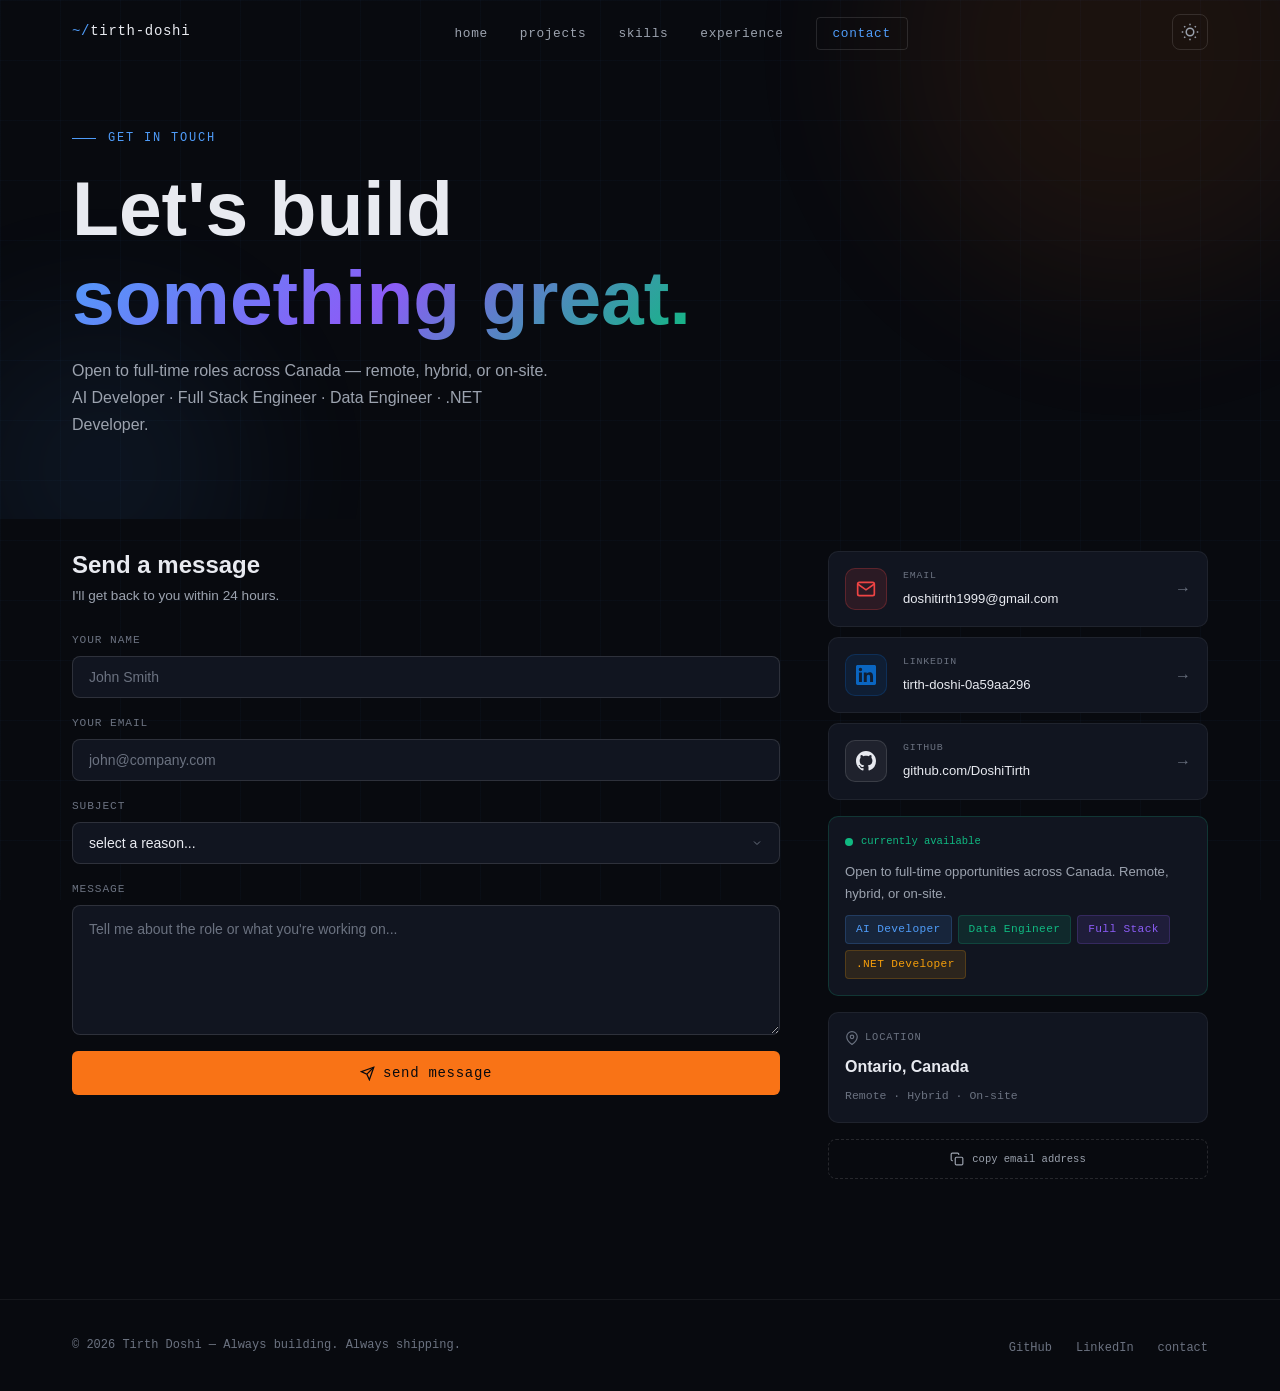
==== commit bcb0637e: "feat: dark/light mode toggle with localStorage persistence" ====
--- a/contact/index.html
+++ b/contact/index.html
@@ -2,9 +2,12 @@
 <html lang="en">
 <head>
   <meta charset="UTF-8">
+  <meta name="theme-color" content="#080a0f">
   <meta name="viewport" content="width=device-width, initial-scale=1.0">
   <style>
-    html, body { background: #080a0f; }
+    html, body { background: #080a0f !important; background-color: #080a0f !important; }
+    html[data-theme="light"],
+    html[data-theme="light"] body {  background: #f8f9fc !important; background-color: #f8f9fc !important;}
     html { opacity: 0; transition: none; }
     html.ready { opacity: 1; transition: opacity 0.4s ease 0.05s; }
   </style>
@@ -26,6 +29,22 @@
         <li><a href="/experience/">experience</a></li>
         <li><a href="/contact/" class="nav-cta">contact</a></li>
       </ul>
+      <button class="theme-toggle" id="themeToggle" aria-label="Toggle theme">
+        <svg class="icon-sun" width="18" height="18" viewBox="0 0 24 24" fill="none" stroke="currentColor" stroke-width="2">
+          <circle cx="12" cy="12" r="5"/>
+          <line x1="12" y1="1" x2="12" y2="3"/>
+          <line x1="12" y1="21" x2="12" y2="23"/>
+          <line x1="4.22" y1="4.22" x2="5.64" y2="5.64"/>
+          <line x1="18.36" y1="18.36" x2="19.78" y2="19.78"/>
+          <line x1="1" y1="12" x2="3" y2="12"/>
+          <line x1="21" y1="12" x2="23" y2="12"/>
+          <line x1="4.22" y1="19.78" x2="5.64" y2="18.36"/>
+          <line x1="18.36" y1="5.64" x2="19.78" y2="4.22"/>
+        </svg>
+        <svg class="icon-moon" width="18" height="18" viewBox="0 0 24 24" fill="none" stroke="currentColor" stroke-width="2">
+          <path d="M21 12.79A9 9 0 1 1 11.21 3 7 7 0 0 0 21 12.79z"/>
+        </svg>
+      </button>
       <button class="nav-hamburger" aria-label="Toggle menu">
         <span></span><span></span><span></span>
       </button>
--- a/style.css
+++ b/style.css
@@ -49,6 +49,79 @@
   --section-gap: 120px;
 }
 
+/* LIGHT MODE */
+[data-theme="light"] {
+  --bg:         #f8f9fc;
+  --bg2:        #f0f2f7;
+  --surface:    #ffffff;
+  --surface2:   #f0f2f7;
+  --surface3:   #e4e7ef;
+
+  --border:     rgba(0, 0, 0, 0.08);
+  --border2:    rgba(0, 0, 0, 0.14);
+  --border3:    rgba(0, 0, 0, 0.22);
+
+  --text:       #0f1117;
+  --text2:      #4b5563;
+  --text3:      #9ca3af;
+
+  --blue-dim:   rgba(79, 156, 249, 0.1);
+  --blue-glow:  rgba(79, 156, 249, 0.2);
+  --green-dim:  rgba(16, 185, 129, 0.1);
+  --amber-dim:  rgba(245, 158, 11, 0.1);
+  --purple-dim: rgba(139, 92, 246, 0.1);
+  --coral-dim:  rgba(249, 115, 22, 0.1);
+}
+
+/* grid lines in light mode */
+[data-theme="light"] body::before {
+  background-image:
+    linear-gradient(rgba(79, 156, 249, 0.06) 1px, transparent 1px),
+    linear-gradient(90deg, rgba(79, 156, 249, 0.06) 1px, transparent 1px);
+}
+
+/* nav in light mode */
+[data-theme="light"] nav.scrolled {
+  background: rgba(248, 249, 252, 0.85);
+}
+
+/* terminal card in light mode */
+[data-theme="light"] .terminal-card {
+  background: #1e2030;
+}
+
+[data-theme="light"] .terminal-header {
+  background: #161825;
+}
+
+/* THEME TOGGLE */
+.theme-toggle {
+  width: 36px; height: 36px;
+  display: flex;
+  align-items: center;
+  justify-content: center;
+  background: transparent;
+  border: 1px solid var(--border2);
+  border-radius: 8px;
+  color: var(--text2);
+  cursor: pointer;
+  transition: all 0.2s ease;
+  flex-shrink: 0;
+}
+
+.theme-toggle:hover {
+  border-color: var(--border3);
+  color: var(--text);
+  background: var(--surface);
+}
+
+/* show/hide sun and moon based on theme */
+.icon-moon { display: none; }
+.icon-sun  { display: block; }
+
+[data-theme="light"] .icon-moon { display: block; }
+[data-theme="light"] .icon-sun  { display: none; }
+
 /* RESET */
 *, *::before, *::after {
   box-sizing: border-box;
